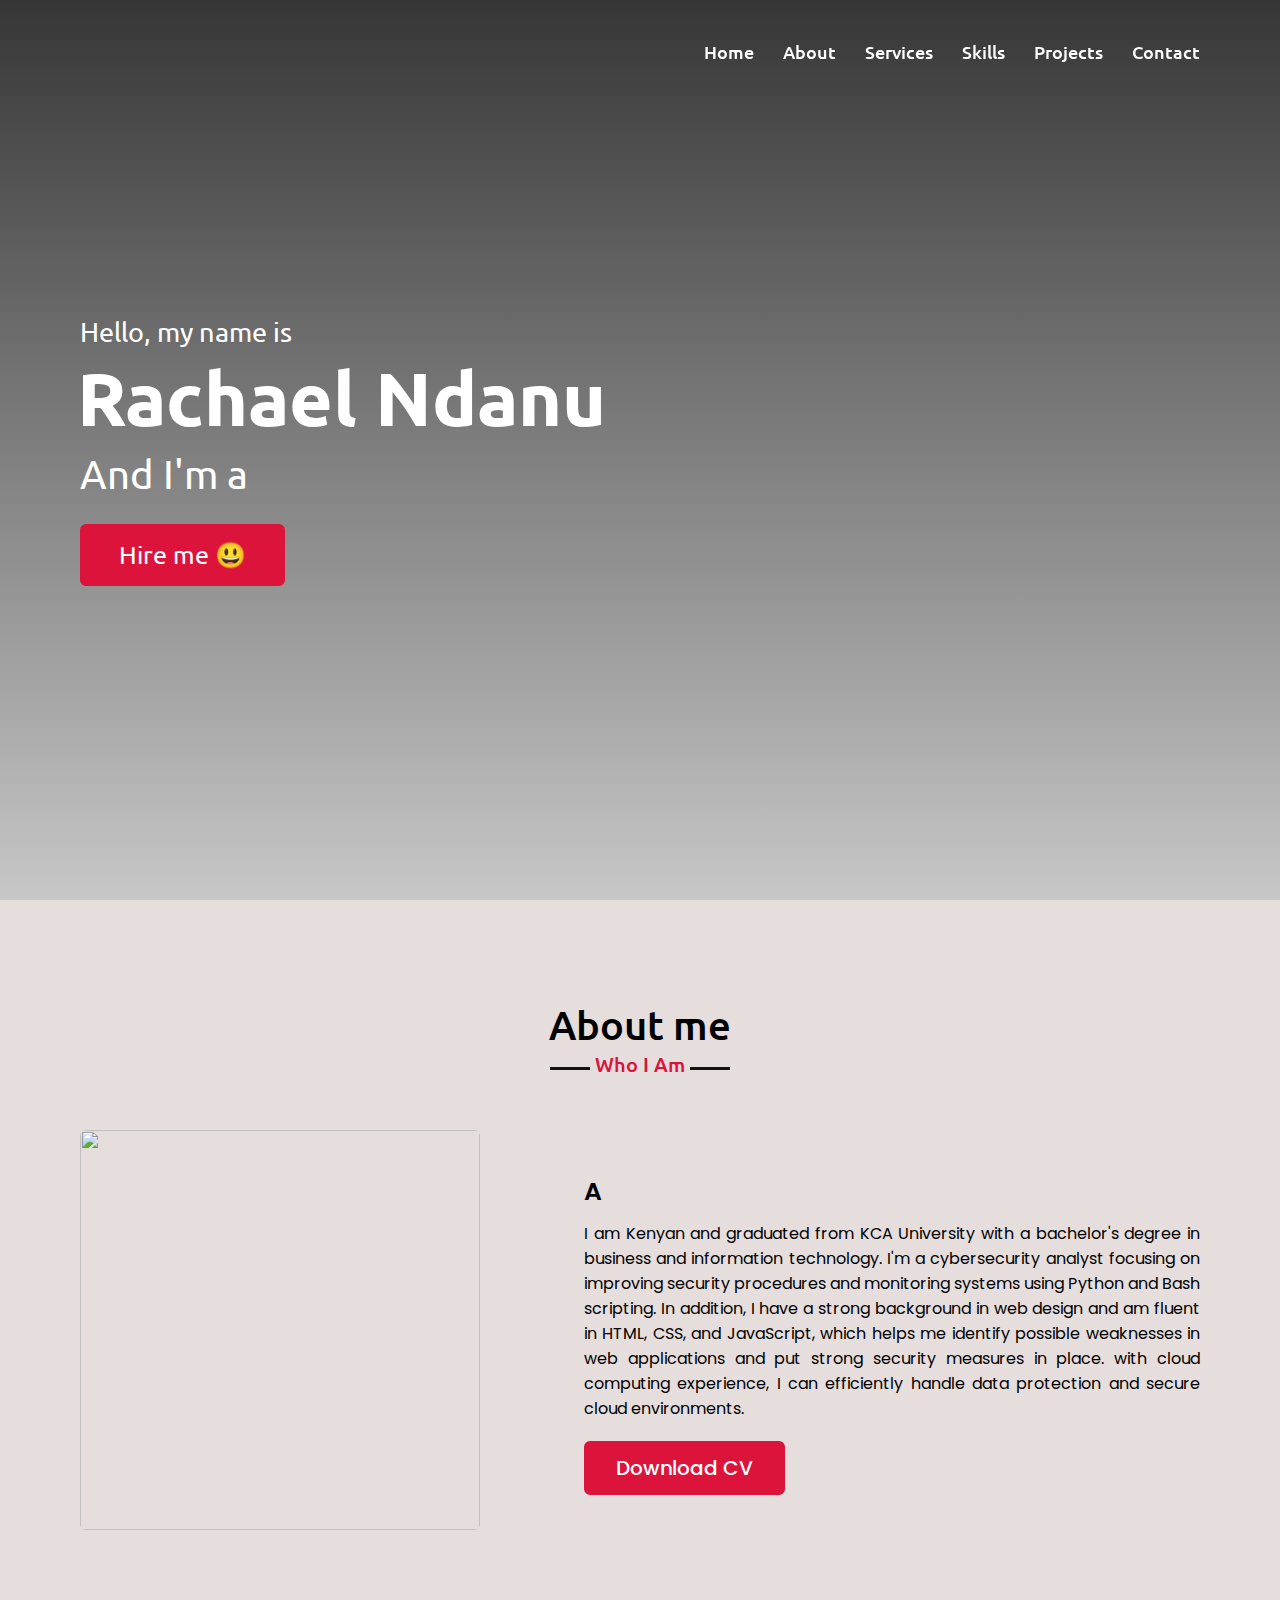
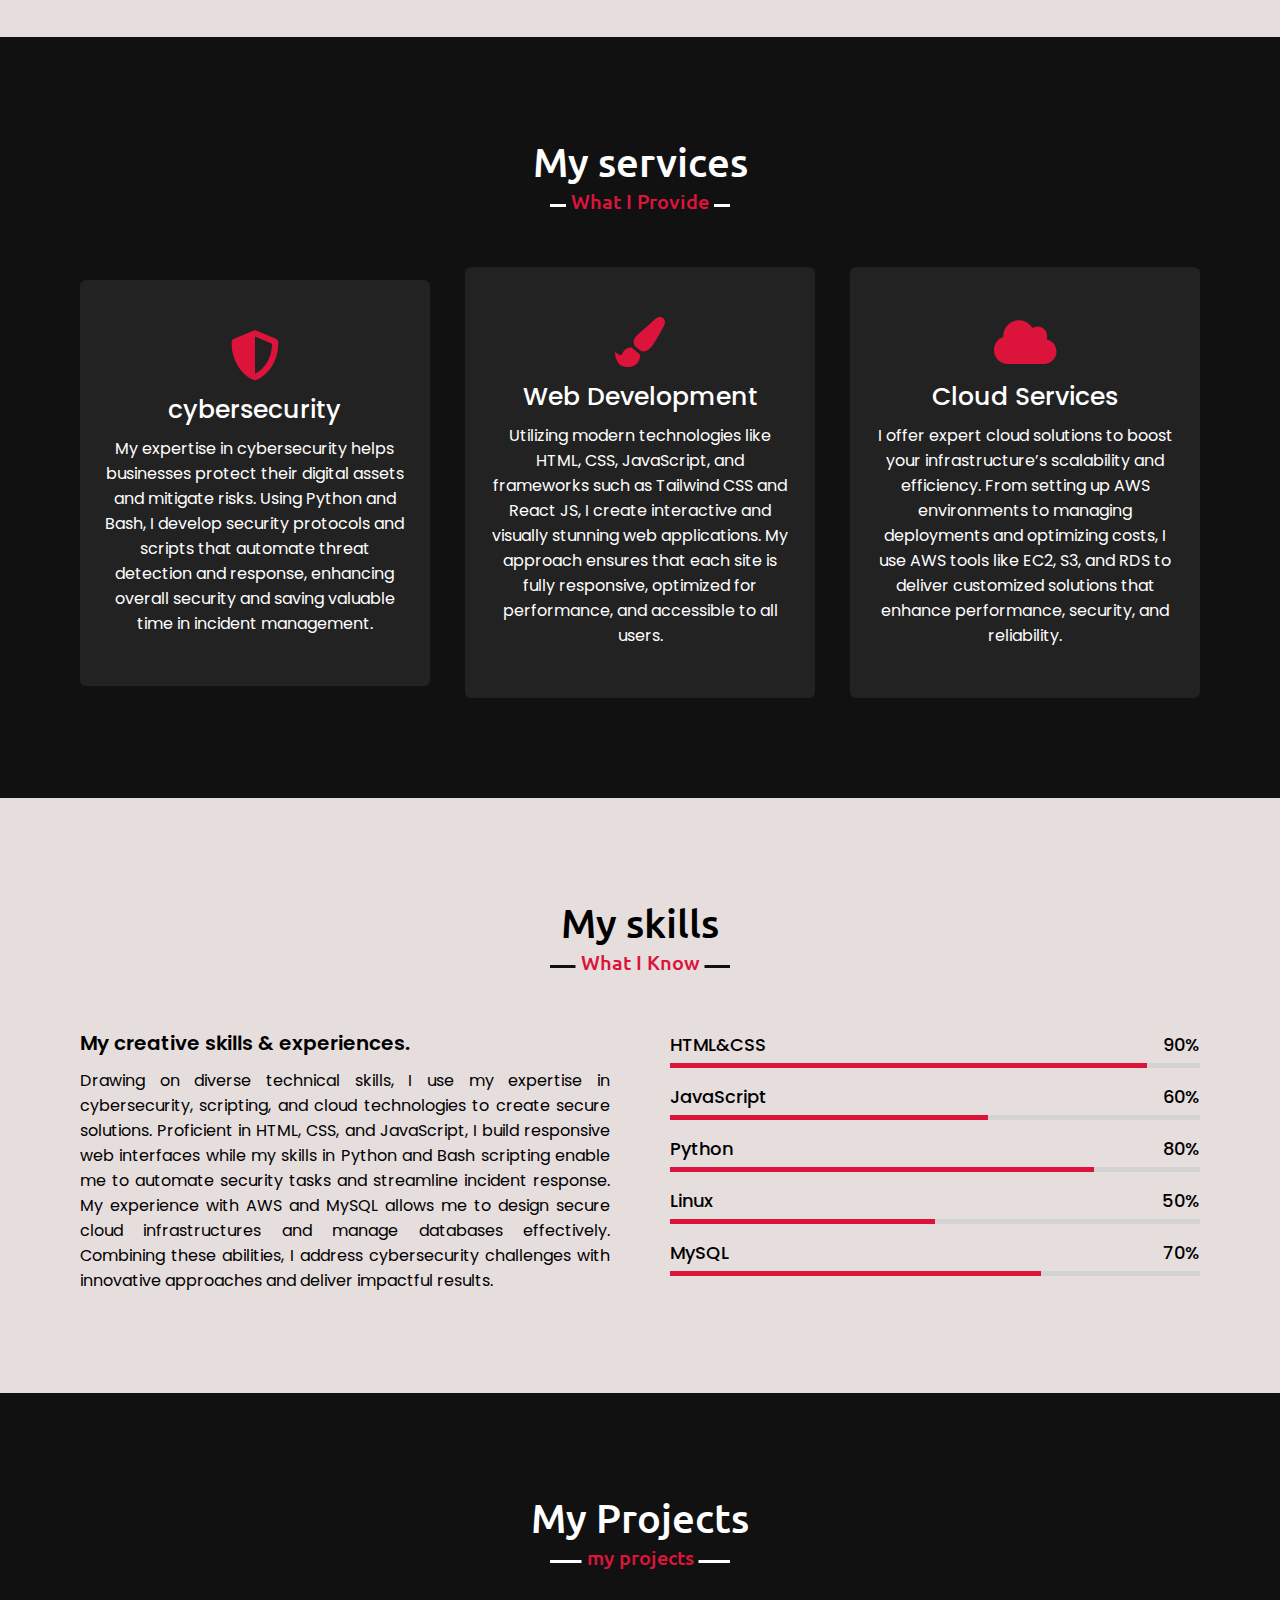
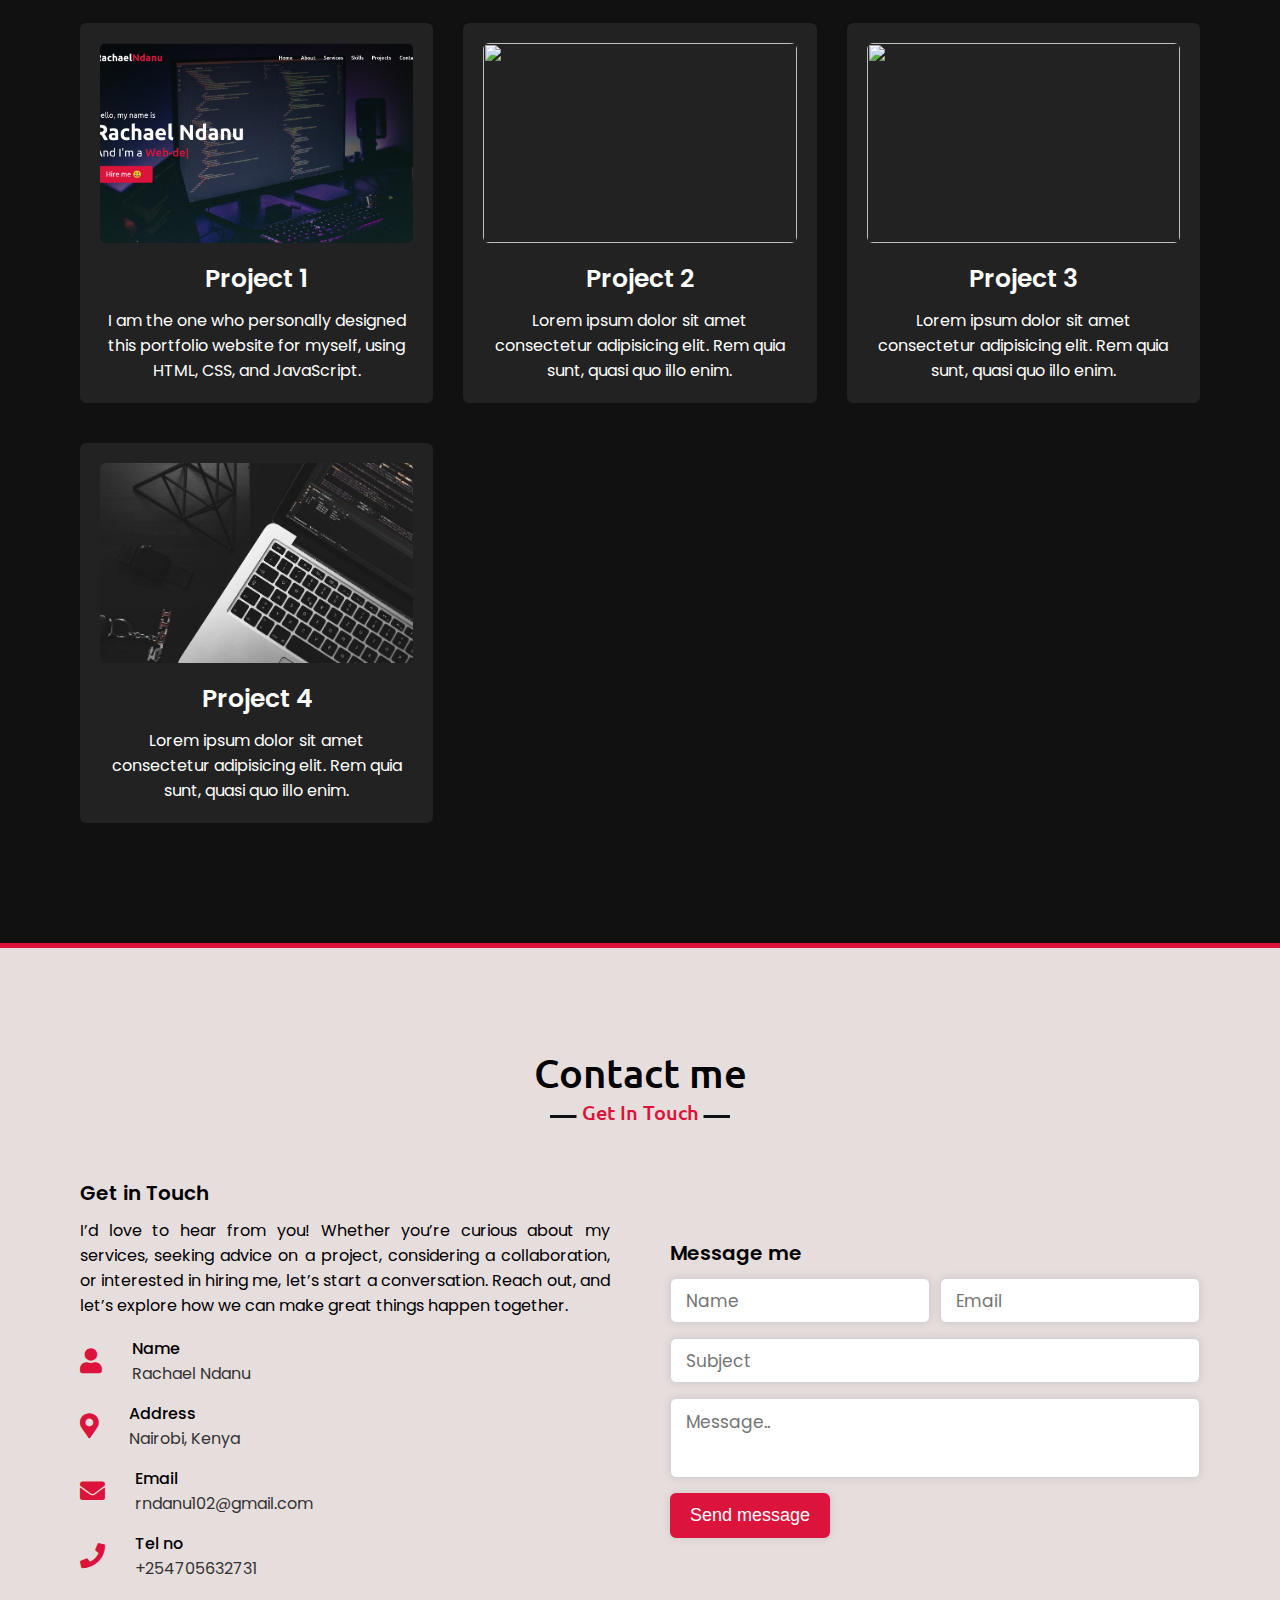
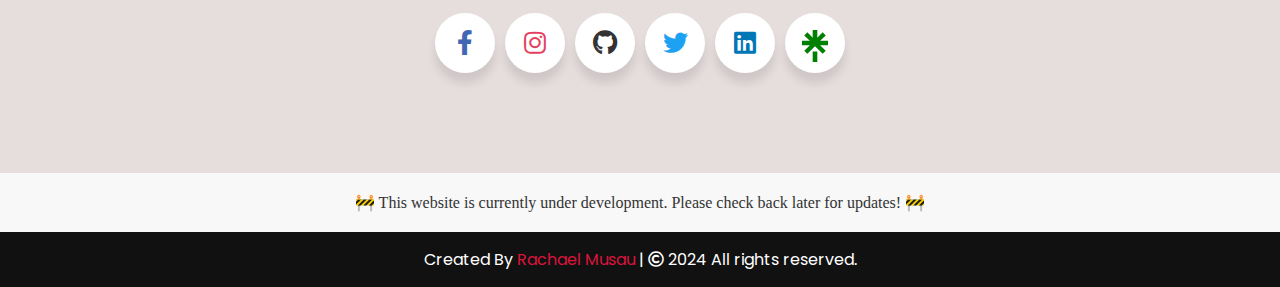
==== index.html @ 3786a1b0 "project-1 picture" ====
<!DOCTYPE html>
<html lang="en">

<head>
  <meta charset="UTF-8" />
  <meta name="viewport" content="width=device-width, initial-scale=1.0" />
  <!-- Font Awesome CDN -->
  <link rel="stylesheet" href="https://cdnjs.cloudflare.com/ajax/libs/font-awesome/5.15.3/css/all.min.css" />
  <script src="https://code.jquery.com/jquery-3.5.1.min.js"></script>
  <!-- typed JS CDN -->
  <script src="https://cdnjs.cloudflare.com/ajax/libs/typed.js/2.0.11/typed.min.js"></script>
  <script src="https://cdnjs.cloudflare.com/ajax/libs/waypoints/4.0.1/jquery.waypoints.min.js"></script>
  <!-- Owl Carousel -->
  <script src="https://cdnjs.cloudflare.com/ajax/libs/OwlCarousel2/2.3.4/owl.carousel.min.js"></script>
  <link rel="stylesheet" href="https://cdnjs.cloudflare.com/ajax/libs/OwlCarousel2/2.3.4/assets/owl.carousel.min.css" />
  <!-- Custom CSS -->
  <link rel="stylesheet" href="css/style.css" />
  <title>Rachael Ndanu</title>
</head>

<body>
  <div class="scroll-up-btn">
    <i class="fas fa-angle-up"></i>
  </div>
  <!-- Navbar -->
  <nav class="navbar">
    <div class="max-width">
      <div class="logo">
        <a href="#" title="home" class="name">
          <span class="portfolio"></span>
        </a>
      </div>
      <ul class="menu">
        <li><a href="#home" class="menu-btn">Home</a></li>
        <li><a href="#about" class="menu-btn">About</a></li>
        <li><a href="#services" class="menu-btn">Services</a></li>
        <li><a href="#skills" class="menu-btn">Skills</a></li>
        <li><a href="#projects" class="menu-btn">Projects</a></li>
        <li><a href="#contact" class="menu-btn">Contact</a></li>
      </ul>
      <div class="menu-btn">
        <i class="fas fa-bars"></i>
      </div>
    </div>
  </nav>

  <!-- home section start -->
  <section class="home" id="home">
    <div class="max-width">
      <div class="home-content">
        <div class="text-1">Hello, my name is</div>
        <div class="text-2">Rachael Ndanu</div>
        <div class="text-3">And I'm a <span class="typing"></span></div>
        <a href="#about">Hire me 😃</a>
      </div>
    </div>
  </section>

  <!-- about section start -->
  <section class="about" id="about">
    <div class="max-width">
      <h2 class="title">About me</h2>
      <div class="about-content">
        <div class="column left">
          <img src="images/profile-11.jpeg" alt="" />
        </div>
        <div class="column right" id="cv">
          <div class="text">A <span class="typing-2"></span></div>
          <p>
            I am Kenyan and graduated from KCA University with a bachelor's
            degree in business and information technology. I'm a cybersecurity
            analyst focusing on improving security procedures and monitoring
            systems using Python and Bash scripting. In addition, I have a
            strong background in web design and am fluent in HTML, CSS, and
            JavaScript, which helps me identify possible weaknesses in web
            applications and put strong security measures in place. with cloud
            computing experience, I can efficiently handle data protection and
            secure cloud environments.
          </p>
          <a href="docs/Rachael-Ndanu-cv.pdf" target="_blank" rel="noopener">Download CV</a>
        </div>
      </div>
    </div>
  </section>

  <!-- services section start -->
  <section class="services" id="services">
    <div class="max-width">
      <h2 class="title">My services</h2>
      <div class="serv-content">
        <div class="card">
          <div class="box">
            <!--<i class="fas fa-code"></i> -->
            <i class="fas fa-shield-alt"></i>
            <div class="text">cybersecurity</div>
            <p>
              My expertise in cybersecurity helps businesses protect their
              digital assets and mitigate risks. Using Python and Bash, I
              develop security protocols and scripts that automate threat
              detection and response, enhancing overall security and saving
              valuable time in incident management.
            </p>
          </div>
        </div>
        <div class="card">
          <div class="box">
            <i class="fas fa-paint-brush"></i>
            <div class="text">Web Development</div>
            <p>
              Utilizing modern technologies like HTML, CSS, JavaScript, and
              frameworks such as Tailwind CSS and React JS, I create
              interactive and visually stunning web applications. My approach
              ensures that each site is fully responsive, optimized for
              performance, and accessible to all users.
            </p>
          </div>
        </div>
        <div class="card">
          <div class="box">
            <i class="fas fa-cloud"></i>
            <div class="text">Cloud Services</div>
            <p>
              I offer expert cloud solutions to boost your infrastructure’s
              scalability and efficiency. From setting up AWS environments to
              managing deployments and optimizing costs, I use AWS tools like
              EC2, S3, and RDS to deliver customized solutions that enhance
              performance, security, and reliability.
            </p>
          </div>
        </div>
      </div>
    </div>
  </section>

  <!-- skills section start -->
  <section class="skills" id="skills">
    <div class="max-width">
      <h2 class="title">My skills</h2>
      <div class="skills-content">
        <div class="column left">
          <div class="text">My creative skills & experiences.</div>
          <p>
            Drawing on diverse technical skills, I use my expertise in
            cybersecurity, scripting, and cloud technologies to create secure
            solutions. Proficient in HTML, CSS, and JavaScript, I build
            responsive web interfaces while my skills in Python and Bash
            scripting enable me to automate security tasks and streamline
            incident response. My experience with AWS and MySQL allows me to
            design secure cloud infrastructures and manage databases
            effectively. Combining these abilities, I address cybersecurity
            challenges with innovative approaches and deliver impactful
            results.
          </p>
          <!-- <a href="#">Read more</a> -->
        </div>
        <div class="column right">
          <div class="bars">
            <div class="info">
              <span>HTML&CSS</span>
              <span>90%</span>
            </div>
            <div class="line html"></div>
          </div>
          <div class="bars">
            <div class="info">
              <span>JavaScript</span>
              <span>60%</span>
            </div>
            <div class="line js"></div>
          </div>
          <div class="bars">
            <div class="info">
              <span>Python</span>
              <span>80%</span>
            </div>
            <div class="line python"></div>
          </div>
          <div class="bars">
            <div class="info">
              <span>Linux</span>
              <span>50%</span>
            </div>
            <div class="line linux"></div>
          </div>
          <div class="bars">
            <div class="info">
              <span>MySQL</span>
              <span>70%</span>
            </div>
            <div class="line mysql"></div>
          </div>
        </div>
      </div>
    </div>
  </section>

  <!-- Projects section start -->
  <section class="projects" id="projects">
    <div class="max-width">
      <h2 class="title">My Projects</h2>
      <div class="projects-content">
        <!--div class="card">
            <div class="box">
              <img src="images/project-1.jpg" alt="" />
              <div class="text">Project 1</div>
              <p>
                I am the one who personally designed this portfolio website for myself.
                using html ,css and JavaScript
              </p>
            </div>
          </div-->
        <div class="card">
          <div class="box">
            <!--a href="https://rachaelndanu.github.io/My-Portfolio/" target="_blank" rel="noopener"-->
              <img src="images/projo-1.png" alt="" />
              <div class="text">Project 1</div>
            </a>
            <p>
              I am the one who personally designed this portfolio website for myself,
              using HTML, CSS, and JavaScript.
            </p>
          </div>
        </div>


        <div class="card">
          <div class="box">
            <img src="images/project-2.jpg" alt="" />
            <div class="text">Project 2</div>
            <p>
              Lorem ipsum dolor sit amet consectetur adipisicing elit. Rem
              quia sunt, quasi quo illo enim.
            </p>
          </div>
        </div>
        <div class="card">
          <div class="box">
            <img src="images/project-3.jpg" alt="" />
            <div class="text">Project 3</div>
            <p>
              Lorem ipsum dolor sit amet consectetur adipisicing elit. Rem
              quia sunt, quasi quo illo enim.
            </p>
          </div>
        </div>
        <div class="card">
          <div class="box">
            <img src="images/project-1.jpeg" alt="" />
            <div class="text">Project 4</div>
            <p>
              Lorem ipsum dolor sit amet consectetur adipisicing elit. Rem
              quia sunt, quasi quo illo enim.
            </p>
          </div>
        </div>
      </div>
    </div>
  </section>
  <!-- Projects section end -->

  <!-- contact section start -->
  <section class="contact" id="contact">
    <div class="max-width">
      <h2 class="title">Contact me</h2>
      <div class="contact-content">
        <div class="column left">
          <div class="text">Get in Touch</div>
          <p>
            I’d love to hear from you! Whether you’re curious about my
            services, seeking advice on a project, considering a
            collaboration, or interested in hiring me, let’s start a
            conversation. Reach out, and let’s explore how we can make great
            things happen together.
          </p>
          <div class="icons">
            <div class="row">
              <i class="fas fa-user"></i>
              <div class="info">
                <div class="head">Name</div>
                <div class="sub-title">Rachael Ndanu</div>
              </div>
            </div>
            <div class="row">
              <i class="fas fa-map-marker-alt"></i>
              <div class="info">
                <div class="head">Address</div>
                <div class="sub-title">Nairobi, Kenya</div>
              </div>
            </div>
            <div class="row">
              <i class="fas fa-envelope"></i>
              <div class="info">
                <div class="head">Email</div>
                <a class="sub-title" href="mailto:rndanu102@gmail.com">rndanu102@gmail.com</a>
              </div>
            </div>
            <div class="row">
              <i class="fas fa-phone"></i>
              <div class="info">
                <div class="head">Tel no</div>
                <a class="sub-title" href="tel:+254705632731">+254705632731</a>
              </div>
            </div>
          </div>
        </div>
        <div class="column right">
          <div class="text">Message me</div>
          <form action="#">
            <div class="fields">
              <div class="field name">
                <input type="text" placeholder="Name" required />
              </div>
              <div class="field email">
                <input type="email" placeholder="Email" required />
              </div>
            </div>
            <div class="field">
              <input type="text" placeholder="Subject" required />
            </div>
            <div class="field textarea">
              <textarea cols="30" rows="10" placeholder="Message.." required></textarea>
            </div>
            <div class="button-area">
              <button type="submit">Send message</button>
            </div>
          </form>
        </div>
      </div>
      <div class="wrapper">
        <a class="button" href="https://facebook.com/raquelshens.addikartel?mibextid=ZbWKwL" target="_blank"
          rel="noopener">
          <div class="icon">
            <i class="fab fa-facebook-f"></i>
          </div>
          <span>Facebook</span>
        </a>
        <a class="button" href="https://instagram.com/_ndanuh/" target="_blank" rel="noopener">
          <div class="icon">
            <i class="fab fa-instagram"></i>
          </div>
          <span>Instagram</span>
        </a>
        <a class="button" href="https://github.com/RachaelNdanu" target="_blank" rel="noopener">
          <div class="icon">
            <i class="fab fa-github"></i>
          </div>
          <span>GitHub</span>
        </a>
        <a class="button" href="https://x.com/NNdanuh" target="_blank" rel="noopener">
          <div class="icon">
            <i class="fab fa-twitter"></i>
          </div>
          <span>Twitter</span>
        </a>
        <a class="button" href="https://linkedin.com/in/rachael-ndanu/" target="_blank" rel="noopener">
          <div class="icon">
            <i class="fab fa-linkedin"></i>
          </div>
          <span>LinkedIn</span>
        </a>
        <a href="https://linktr.ee/ndanuh" class="button" target="_blank" rel="noopener">
          <div class="icon">
            <style>
              .svg-icon {
                width: 2em;
                height: 2em;
                vertical-align: -0.9em;
                fill: currentColor;
                overflow: hidden;
              }
            </style>
            <svg xmlns="http://www.w3.org/2000/svg" width="3em" height="2em" viewBox="0 0 24 24" class="svg-icon">
              <path fill="currentColor"
                d="m13.736 5.853l4.005-4.117l2.325 2.38l-4.2 4.005h5.908v3.305h-5.937l4.229 4.108l-2.325 2.334l-5.74-5.769l-5.741 5.769l-2.325-2.325l4.229-4.108H2.226V8.121h5.909l-4.2-4.004l2.324-2.381l4.005 4.117V0h3.472zm-3.472 10.306h3.472V24h-3.472z" />
            </svg>
          </div>
          <span>Linktree</span>
        </a>
      </div>
    </div>
  </section>

  <!-- Development Message -->
  <section class="under-dev">
    <p>
      🚧 This website is currently under development. Please check back later
      for updates! 🚧
    </p>
  </section>

  <!-- footer section start -->
  <footer>
    <span>Created By
      <a href="https://github.com/RachaelNdanu"> Rachael Musau</a> |
      <span class="far fa-copyright"></span> 2024 All rights reserved.</span>
  </footer>

  <script src="js/script.js"></script>
</body>

</html>
---- css/style.css ----
/*  import google fonts */
@import url("https://fonts.googleapis.com/css2?family=Poppins:wght@400;500;600;700&family=Ubuntu:wght@400;500;700&display=swap");
@import url("https://fonts.googleapis.com/css2?family=Ubuntu:wght@400;500;700&display=swap");
* {
  margin: 0;
  padding: 0;
  box-sizing: border-box;
  text-decoration: none;
}

html {
  scroll-behavior: smooth;
}

/* custom scroll bar */
::-webkit-scrollbar {
  width: 10px;
}

::-webkit-scrollbar-track {
  background: #f1f1f1;
}

::-webkit-scrollbar-thumb {
  background: crimson;
}

::-webkit-scrollbar-thumb:hover {
  background: #555;
}

/* all similar content styling codes */
section {
  padding: 100px 0;
}

.max-width {
  max-width: 1300px;
  padding: 0 80px;
  margin: auto;
}

.about,
.contact,
.skills {
  font-family: "Poppins", sans-serif;
  background: #e6dddd;
}

.services,
.socials,
footer {
  font-family: "Poppins", sans-serif;
}

.about .about-content,
.services .serv-content,
.skills .skills-content,
.contact .contact-content {
  display: flex;
  flex-wrap: wrap;
  align-items: center;
  justify-content: space-between;
}

/* H2 in every section and Div below */
section .title {
  position: relative;
  text-align: center;
  font-size: 40px;
  font-weight: 500;
  margin-bottom: 60px;
  padding-bottom: 20px;
  font-family: "Ubuntu", sans-serif;
}
section .title::before {
  content: "";
  position: absolute;
  bottom: 0px;
  left: 50%;
  width: 180px;
  height: 3px;
  background: #111;
  transform: translateX(-50%);
}
section .title::after {
  position: absolute;
  bottom: -8px;
  left: 50%;
  font-size: 20px;
  color: crimson;
  padding: 0 5px;
  background: #e6dddd;
  transform: translateX(-50%);
}

/* navbar styling start */
.navbar {
  position: fixed;
  width: 100%;
  z-index: 999;
  padding: 30px 0;
  font-family: "Ubuntu", sans-serif;
  transition: all 0.3s ease;
}
.navbar.sticky {
  padding: 15px 0;
  background: crimson;
}
.navbar.sticky .logo a span {
  color: #fff;
}
.navbar.sticky .logo a span span {
  color: #111111;
}
.navbar.sticky .menu li a:hover {
  color: #111;
}
.navbar .max-width {
  display: flex;
  align-items: center;
  justify-content: space-between;
}
.navbar .logo a {
  font-size: 35px;
  font-weight: 600;
}
.navbar .logo a span {
  transition: all 0.3s ease;
  color: #fff;
  display: inline-block;
}
.navbar .logo a span span {
  color: crimson;
}
.navbar .menu li {
  list-style: none;
  display: inline-block;
}
.navbar .menu li a {
  display: block;
  color: #fff;
  font-size: 18px;
  font-weight: 500;
  margin-left: 25px;
  transition: color 0.3s ease;
}
.navbar .menu li a:hover {
  color: crimson;
}

/* menu btn styling */
.menu-btn {
  color: #fff;
  font-size: 30px;
  cursor: pointer;
  display: none;
}

/* scroll up button styling */
.scroll-up-btn {
  position: fixed;
  height: 45px;
  width: 42px;
  background: crimson;
  right: 30px;
  bottom: 10px;
  text-align: center;
  line-height: 45px;
  color: #fff;
  z-index: 9999;
  font-size: 30px;
  border-radius: 6px;
  border-bottom-width: 2px;
  cursor: pointer;
  opacity: 0;
  pointer-events: none;
  transition: all 0.3s ease;
}
.scroll-up-btn.show {
  bottom: 30px;
  opacity: 1;
  pointer-events: auto;
}
.scroll-up-btn:hover {
  filter: brightness(90%);
  background: #111111;
  border: 2px solid crimson;
}

/* home section styling */
.home {
  display: flex;
  background: linear-gradient(rgba(0, 0, 0, 0.79), rgba(0, 0, 0, 0.22)), url(../images/banner-2.jpg);
  background-repeat: no-repeat;
  background-position: center;
  height: 100vh;
  color: #fff;
  min-height: 500px;
  background-size: cover;
  background-attachment: fixed;
  font-family: "Ubuntu", sans-serif;
}
.home .max-width {
  width: 100%;
  display: flex;
}
.home .max-width .row {
  margin-right: 0;
}
.home .home-content .text-1 {
  font-size: 27px;
}
.home .home-content .text-2 {
  font-size: 75px;
  font-weight: 600;
  margin-left: -3px;
}
.home .home-content .text-3 {
  font-size: 40px;
  margin: 5px 0;
}
.home .home-content .text-3 span {
  color: crimson;
  font-weight: 500;
}

/* Home Section */
.home .home-content a {
  display: inline-block;
  background: crimson;
  color: #fff;
  font-size: 25px;
  padding: 12px 36px;
  margin-top: 20px;
  font-weight: 400;
  border-radius: 6px;
  border: 3px solid crimson;
  transition: all 0.3s ease;
}
.home .home-content a:hover {
  color: #fff;
  border: 3px solid crimson;
  background: rgba(220, 20, 60, 0.24);
}

/* about section styling */
.about .title::after {
  content: "Who I Am";
}
.about .about-content .left {
  width: 45%;
}
.about .about-content .left img {
  height: 400px;
  width: 400px;
  -o-object-fit: cover;
     object-fit: cover;
  border-radius: 6px;
}
.about .about-content .right {
  width: 55%;
}
.about .about-content .right .text {
  font-size: 25px;
  font-weight: 600;
  margin-bottom: 10px;
}
.about .about-content .right .text span {
  color: crimson;
}
.about .about-content .right p {
  text-align: justify;
}
.about .about-content .right a {
  display: inline-block;
  background: crimson;
  color: #fff;
  font-size: 20px;
  font-weight: 500;
  padding: 10px 30px;
  margin-top: 20px;
  border-radius: 6px;
  border: 2px solid crimson;
  transition: all 0.3s ease;
}
.about .about-content .right a:hover {
  color: crimson;
  background: none;
}

/* services section styling */
.services {
  color: #fff;
  background: #111;
}
.services .title::before {
  background: #fff;
}
.services .title::after {
  background: #111;
  content: "What I Provide";
}
.services .serv-content .card {
  width: calc(33% - 20px);
  background: #222;
  text-align: center;
  border-radius: 6px;
  padding: 50px 25px;
  cursor: pointer;
  transition: all 0.3s ease;
}
.services .serv-content .card:hover {
  background: crimson;
}
.services .serv-content .card:hover .box {
  transform: scale(1.05);
}
.services .serv-content .card:hover i {
  color: #fff;
}
.services .serv-content .card .box {
  transition: all 0.3s ease;
}
.services .serv-content .card i {
  font-size: 50px;
  color: crimson;
  transition: color 0.3s ease;
}
.services .serv-content .card .text {
  font-size: 25px;
  font-weight: 500;
  margin: 10px 0 7px 0;
}

/* skills section styling */
.skills .title::after {
  content: "What I Know";
}
.skills .skills-content .column {
  width: calc(50% - 30px);
}
.skills .skills-content .left .text {
  font-size: 20px;
  font-weight: 600;
  margin-bottom: 10px;
}
.skills .skills-content .left p {
  text-align: justify;
}
.skills .skills-content .left a {
  display: inline-block;
  background: crimson;
  color: #fff;
  font-size: 18px;
  font-weight: 500;
  padding: 8px 16px;
  margin-top: 20px;
  border-radius: 6px;
  border: 2px solid crimson;
  transition: all 0.3s ease;
}
.skills .skills-content .left a a:hover {
  color: crimson;
  background: none;
}
.skills .skills-content .right .bars {
  margin-bottom: 15px;
}
.skills .skills-content .right .info {
  display: flex;
  margin-bottom: 5px;
  align-items: center;
  justify-content: space-between;
}
.skills .skills-content .right span {
  font-weight: 500;
  font-size: 18px;
}
.skills .skills-content .right .line {
  height: 5px;
  width: 100%;
  background: lightgrey;
  position: relative;
}
.skills .skills-content .right .line::before {
  content: "";
  position: absolute;
  height: 100%;
  left: 0;
  top: 0;
  background: crimson;
}
.skills .skills-content .right .html::before {
  width: 90%;
}
.skills .skills-content .right .js::before {
  width: 60%;
}
.skills .skills-content .right .python::before {
  width: 80%;
}
.skills .skills-content .right .linux::before {
  width: 50%;
}
.skills .skills-content .right .mysql::before {
  width: 70%;
}

/* Base styles for the projects section */
.projects {
  color: #fff;
  background: #111;
  font-family: "Poppins", sans-serif;
  border-bottom: 5px solid crimson;
}
.projects .title::before {
  background: #fff;
}
.projects .title::after {
  background: #111;
  content: "my projects";
}
.projects .projects-content {
  display: flex;
  flex-wrap: wrap;
  justify-content: space-between;
  gap: 20px;
  /* Adds space between cards */
}
.projects .projects-content .card {
  width: calc(33.333% - 20px);
  /* Three cards per row with spacing */
  background: #222;
  text-align: center;
  border-radius: 6px;
  padding: 20px;
  cursor: pointer;
  transition: all 0.3s ease;
  margin-bottom: 20px;
  /* Adds space below each row */
}
.projects .projects-content .card img {
  width: 100%;
  height: 200px;
  -o-object-fit: cover;
     object-fit: cover;
  border-radius: 6px;
}
.projects .projects-content .card:hover {
  background: crimson;
}
.projects .projects-content .card:hover .box {
  transform: scale(1.05);
}
.projects .projects-content .card .box {
  transition: all 0.3s ease;
}
.projects .projects-content .card .text {
  font-size: 25px;
  font-weight: 600;
  margin: 10px 0;
}
.card a {
  color: white; /* Keep the text white */
  text-decoration: none; /* Optional: Removes underline */
}

.card a:visited {
  color: white; /* Ensures the text remains white even after the link is visited */
}


/* contact section styling */
.contact .title::after {
  content: "Get In Touch";
}

.contact .contact-content .column {
  width: calc(50% - 30px);
}

.contact .contact-content .text {
  font-size: 20px;
  font-weight: 600;
  margin-bottom: 10px;
}

.contact .contact-content .left p {
  text-align: justify;
}

.contact .contact-content .left .icons {
  margin: 10px 0;
}

.contact .contact-content .row {
  display: flex;
  height: 65px;
  align-items: center;
}

.contact .contact-content .row .info {
  margin-left: 30px;
}

.contact .contact-content .row i {
  font-size: 25px;
  color: crimson;
}

.contact .contact-content .info .head {
  font-weight: 500;
}

.contact .contact-content .info .sub-title {
  color: #333;
}
.contact .contact-content .info .sub-title:hover {
  color: #000;
}

.contact .right form .fields {
  display: flex;
}

.contact .right form .field,
.contact .right form .fields .field {
  height: 45px;
  width: 100%;
  margin-bottom: 15px;
}

.contact .right form .textarea {
  height: 80px;
  width: 100%;
}

.contact .right form .name {
  margin-right: 10px;
}

.contact .right form .field input,
.contact .right form .textarea textarea {
  height: 100%;
  width: 100%;
  border: 1px solid lightgrey;
  border-radius: 6px;
  outline: none;
  padding: 0 15px;
  font-size: 17px;
  font-family: "Poppins", sans-serif;
  transition: all 0.3s ease;
  box-shadow: 0 0 10px rgba(0, 0, 0, 0.1);
}

.contact .right form .field input:focus,
.contact .right form .textarea textarea:focus {
  border-color: #b3b3b3;
}

.contact .right form .textarea textarea {
  padding-top: 10px;
  resize: none;
}

.contact .right form .button-area {
  display: flex;
  align-items: center;
}

.right form .button-area button {
  color: #fff;
  display: block;
  width: 160px !important;
  height: 45px;
  outline: none;
  font-size: 18px;
  font-weight: 500;
  border-radius: 6px;
  cursor: pointer;
  flex-wrap: nowrap;
  background: crimson;
  border: 2px solid crimson;
  transition: all 0.3s ease;
  box-shadow: 0 0 10px rgba(0, 0, 0, 0.1);
}

.right form .button-area button:hover {
  color: crimson;
  background: none;
}

.wrapper {
  display: flex;
  justify-content: center;
  align-items: center;
  margin-top: 15px;
}
.wrapper .button {
  display: inline-block;
  height: 60px;
  width: 60px;
  overflow: hidden;
  /* float: left; */
  margin: 0 5px;
  background: #fff;
  border-radius: 50px;
  cursor: pointer;
  box-shadow: 0px 10px 10px rgba(0, 0, 0, 0.1);
  transition: all 0.3s ease;
}
.wrapper .button:hover {
  width: 200px;
}
.wrapper .button:hover .icon i {
  color: #fff;
}
.wrapper .button .icon {
  display: inline-block;
  height: 60px;
  width: 60px;
  text-align: center;
  border-radius: 50px;
  box-sizing: border-box;
  line-height: 60px;
  transition: all 0.3s ease;
}
.wrapper .button .icon i {
  font-size: 25px;
  line-height: 60px;
  transition: all 0.3s ease;
}
.wrapper .button .icon svg {
  line-height: 60px;
  transition: all 0.3s ease;
  color: green;
}
.wrapper .button:nth-child(1) {
  color: #4267b2;
}
.wrapper .button:nth-child(1):hover .icon {
  background: #4267b2;
}
.wrapper .button:nth-child(1):hover span {
  color: #4267b2;
}
.wrapper .button:nth-child(2) {
  color: #e4405f;
}
.wrapper .button:nth-child(2):hover .icon {
  background: #e4405f;
}
.wrapper .button:nth-child(2):hover span {
  color: #e4405f;
}
.wrapper .button:nth-child(3) {
  color: #333;
}
.wrapper .button:nth-child(3):hover .icon {
  background: #333;
}
.wrapper .button:nth-child(3):hover span {
  color: #333;
}
.wrapper .button:nth-child(4) {
  color: #1da1f2;
}
.wrapper .button:nth-child(4):hover .icon {
  background: #1da1f2;
}
.wrapper .button:nth-child(4):hover span {
  color: #1da1f2;
}
.wrapper .button:nth-child(5) {
  color: #0077b5;
}
.wrapper .button:nth-child(5):hover .icon {
  background: #0077b5;
}
.wrapper .button:nth-child(5):hover span {
  color: #0077b5;
}
.wrapper .button:nth-child(6) {
  color: #39e09b;
}
.wrapper .button:nth-child(6):hover .icon {
  background: #39e09b;
}
.wrapper .button:nth-child(6):hover span {
  color: #39e09b;
}
.wrapper .button span {
  font-weight: 500;
  font-size: 20px;
  line-height: 60px;
  margin-left: 10px;
  transition: all 0.3s ease;
}

/* footer section styling */
footer {
  background: #111;
  padding: 15px 23px;
  color: #fff;
  text-align: center;
}

footer span a {
  color: crimson;
  text-decoration: none;
}

footer span a:hover {
  text-decoration: underline;
}

.under-dev {
  text-align: center;
  padding: 20px;
  background-color: #f8f8f8;
  color: #333;
}

/* responsive media query start */
@media (max-width: 1104px) {
  .about .about-content .left img {
    height: 350px;
    width: 350px;
  }
}
@media (max-width: 991px) {
  .max-width {
    padding: 0 50px;
  }
}
@media (max-width: 947px) {
  .menu-btn {
    display: block;
    z-index: 999;
  }
  .menu-btn i.active:before {
    content: "\f00d";
  }
  .navbar .menu {
    position: fixed;
    height: 100vh;
    width: 100%;
    left: -100%;
    top: 0;
    background: #111;
    text-align: center;
    padding-top: 80px;
    transition: all 0.3s ease;
  }
  .navbar .menu.active {
    left: 0;
  }
  .navbar .menu li {
    display: block;
  }
  .navbar .menu li a {
    display: inline-block;
    margin: 20px 0;
    font-size: 25px;
  }
  .home .home-content .text-2 {
    font-size: 70px;
  }
  .home .home-content .text-3 {
    font-size: 35px;
  }
  .home .home-content a {
    font-size: 23px;
    padding: 10px 30px;
  }
  .max-width {
    max-width: 930px;
  }
  .about .about-content .column {
    width: 100%;
  }
  .about .about-content .left {
    display: flex;
    justify-content: center;
    margin: 0 auto 60px;
  }
  .about .about-content .right {
    flex: 100%;
  }
  .services .serv-content .card {
    width: calc(50% - 10px);
    margin-bottom: 20px;
  }
  .skills .skills-content .column,
  .contact .contact-content .column {
    width: 100%;
    margin-bottom: 35px;
  }
}
@media (max-width: 690px) {
  .max-width {
    padding: 0 23px;
  }
  .home .home-content .text-2 {
    font-size: 60px;
  }
  .home .home-content .text-3 {
    font-size: 32px;
  }
  .home .home-content a {
    font-size: 20px;
  }
  .services .serv-content .card {
    width: 100%;
  }
}
@media (max-width: 500px) {
  .home .home-content .text-2 {
    font-size: 50px;
  }
  .home .home-content .text-3 {
    font-size: 27px;
  }
  .about .about-content .right .text,
  .skills .skills-content .left .text {
    font-size: 19px;
  }
  .contact .right form .fields {
    flex-direction: column;
  }
  .contact .right form .name,
  .contact .right form .email {
    margin: 0;
  }
  .right form .error-box {
    width: 150px;
  }
  .scroll-up-btn {
    right: 15px;
    bottom: 15px;
    height: 38px;
    width: 35px;
    font-size: 23px;
    line-height: 38px;
  }
}
/* Responsive media queries */
@media (max-width: 1104px) {
  .projects .projects-content .card {
    width: calc(50% - 20px);
    /* Two cards per row */
  }
}
@media (max-width: 690px) {
  .projects .projects-content .card {
    width: 100%;
    /* One card per row */
  }
}/*# sourceMappingURL=style.css.map */
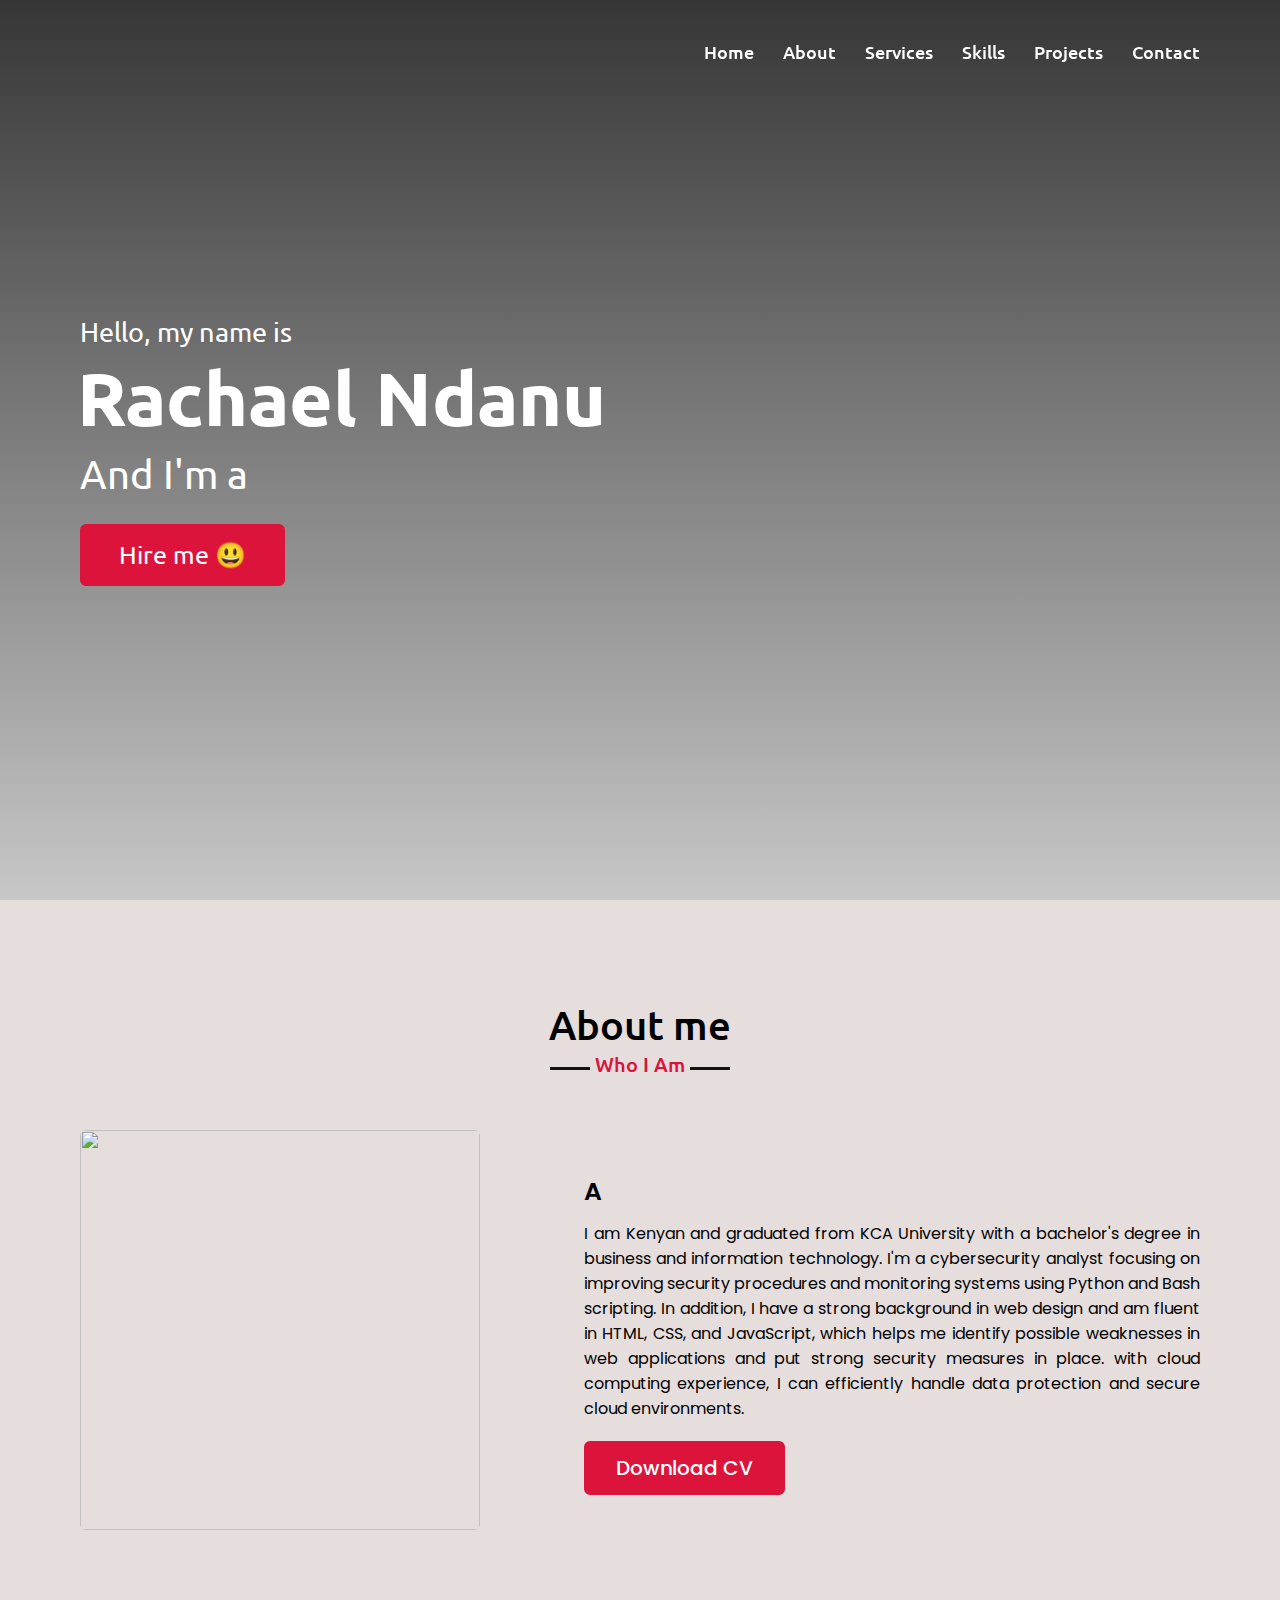
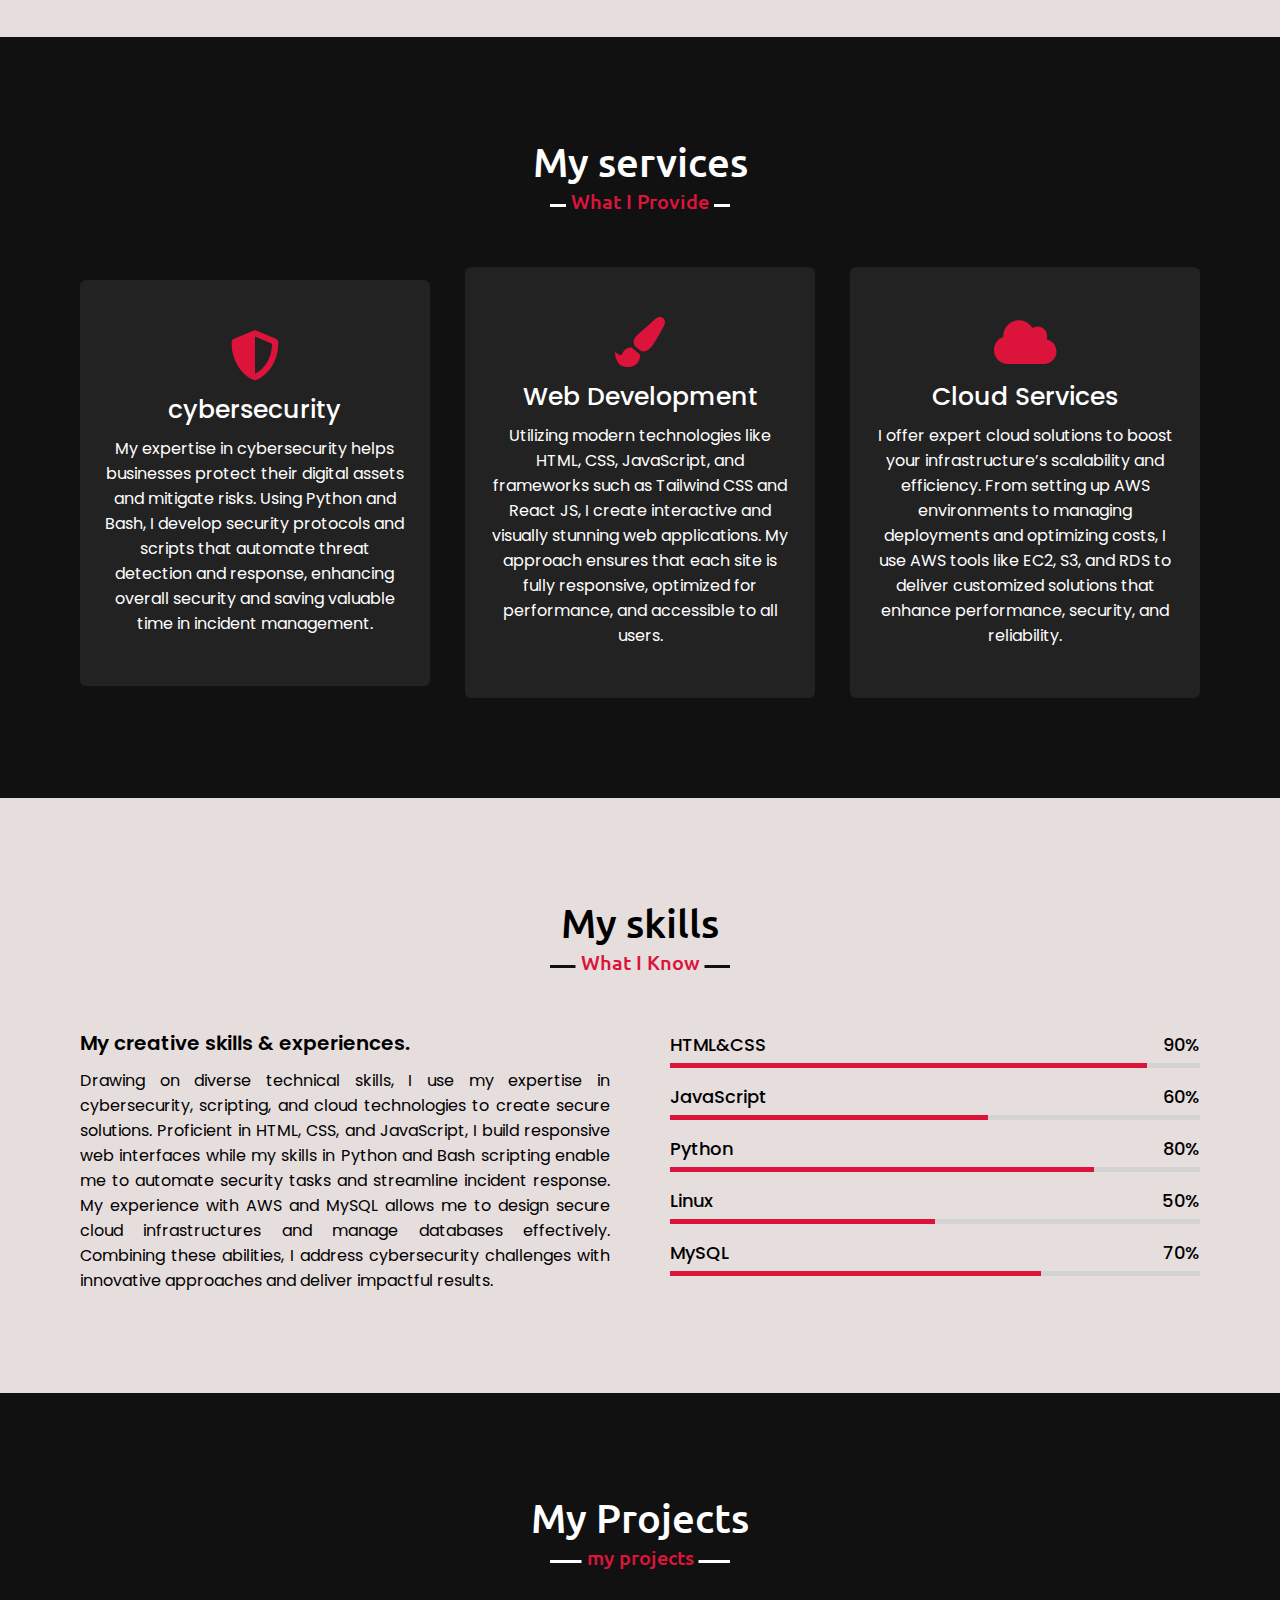
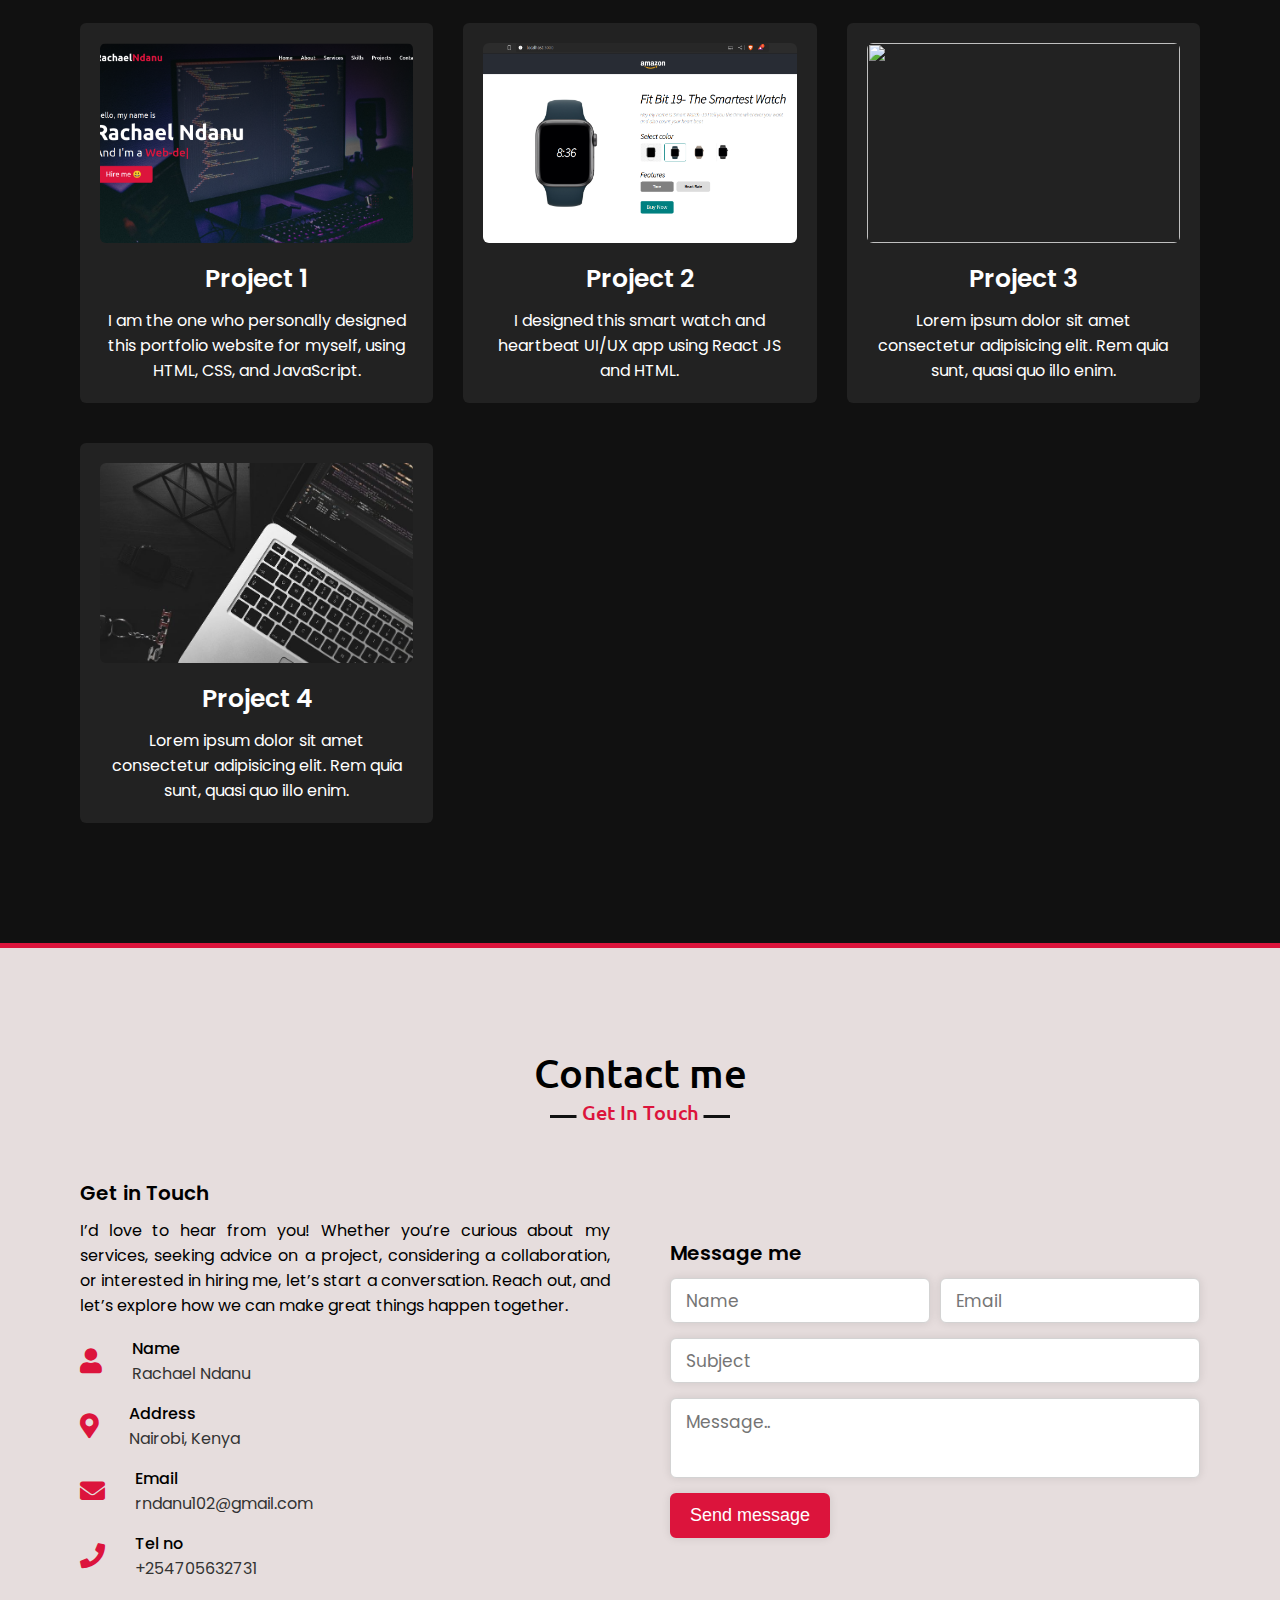
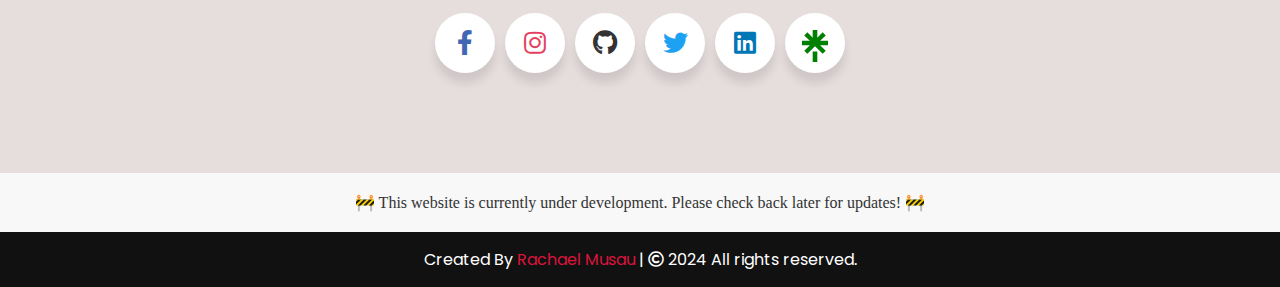
==== commit f5f67d3e: "projo-2 added" ====
--- a/index.html
+++ b/index.html
@@ -225,11 +225,10 @@
 
         <div class="card">
           <div class="box">
-            <img src="images/project-2.jpg" alt="" />
+            <img src="images/projo-2.png" alt="" />
             <div class="text">Project 2</div>
             <p>
-              Lorem ipsum dolor sit amet consectetur adipisicing elit. Rem
-              quia sunt, quasi quo illo enim.
+              I designed this smart watch and heartbeat UI/UX app using React JS and HTML.
             </p>
           </div>
         </div>
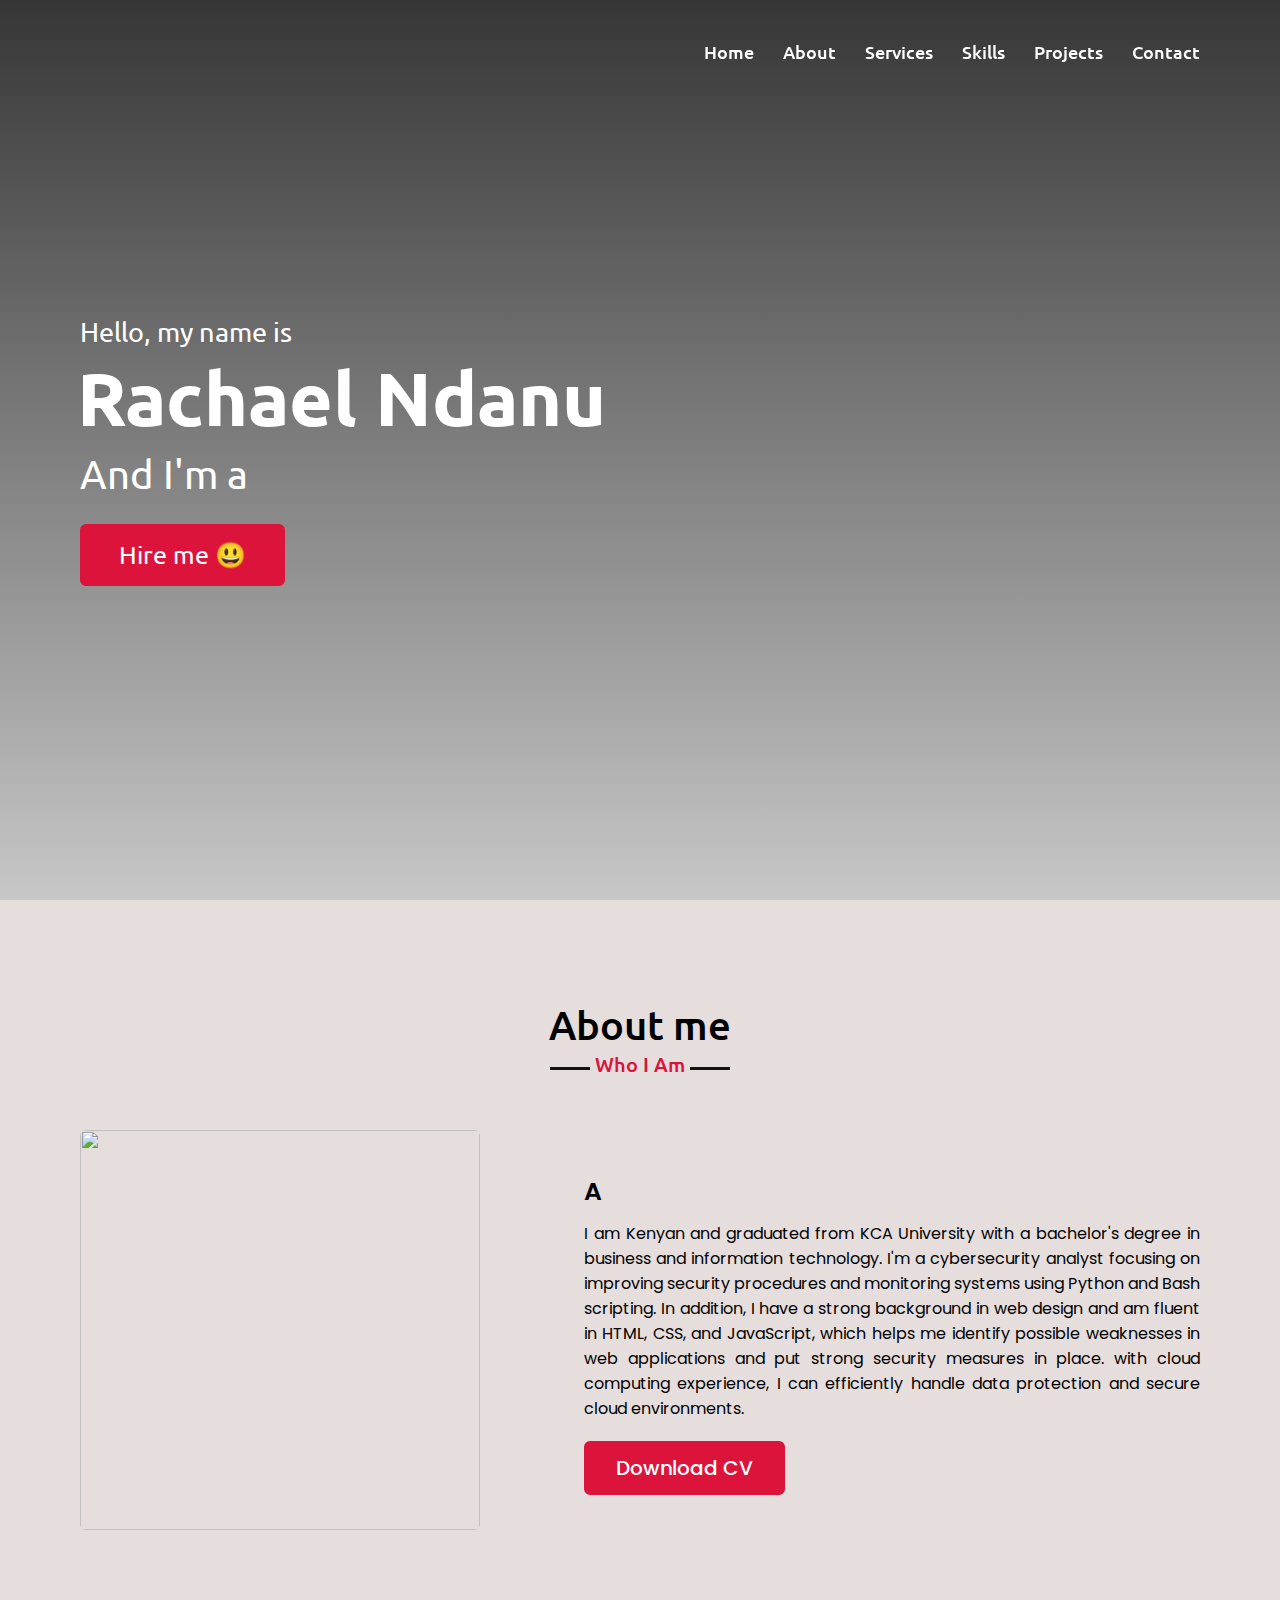
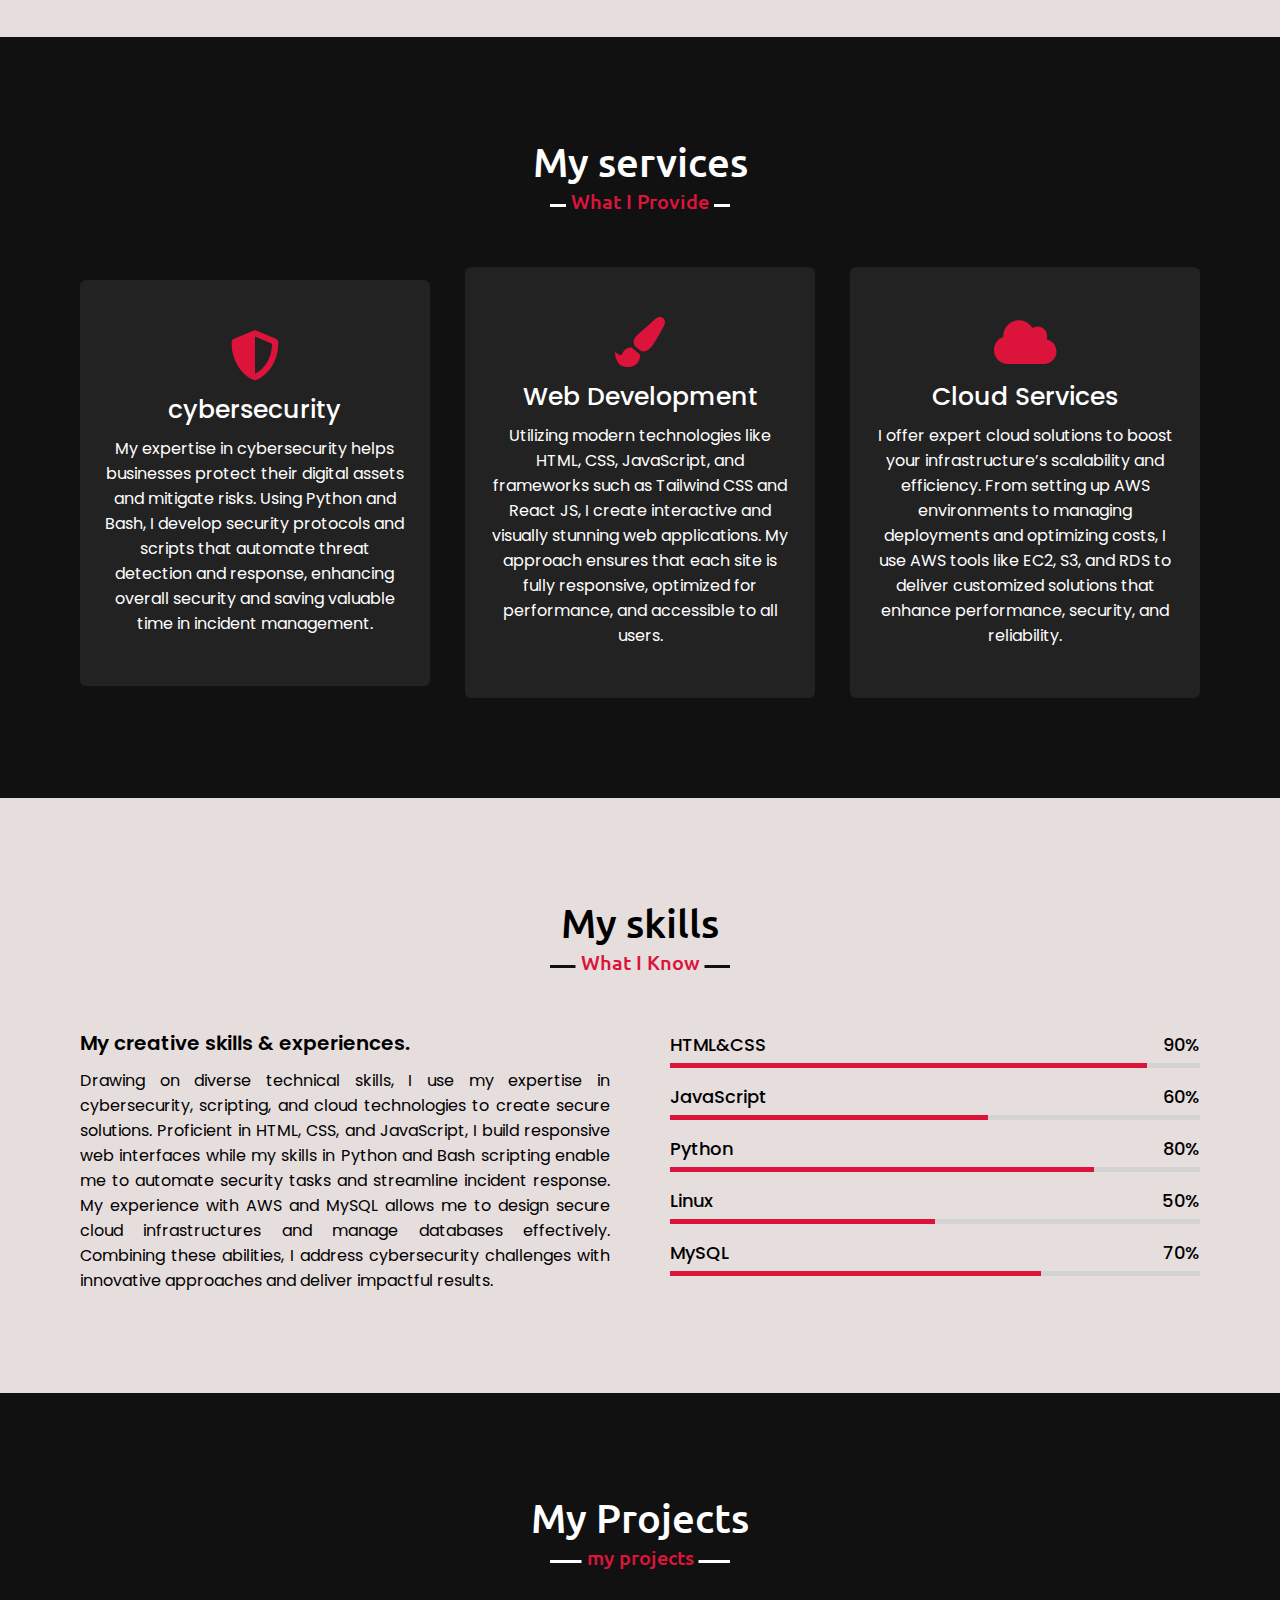
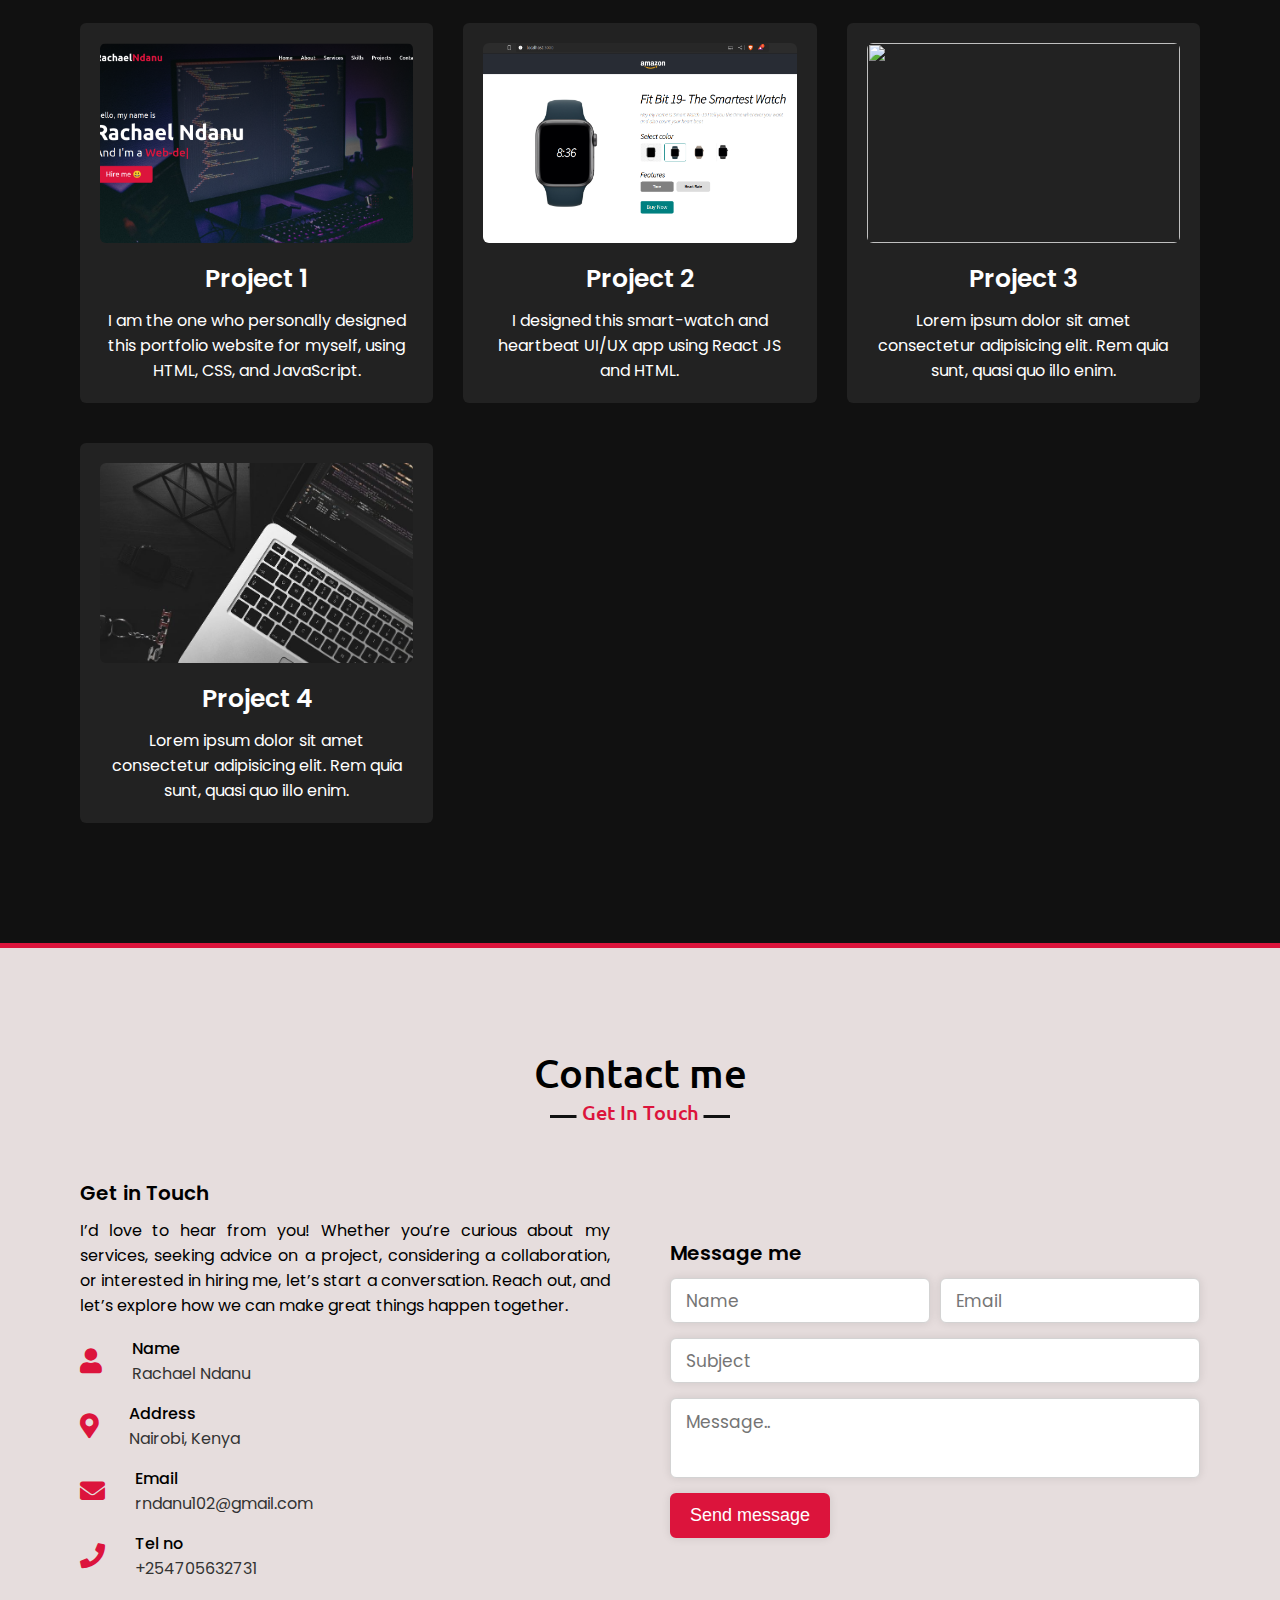
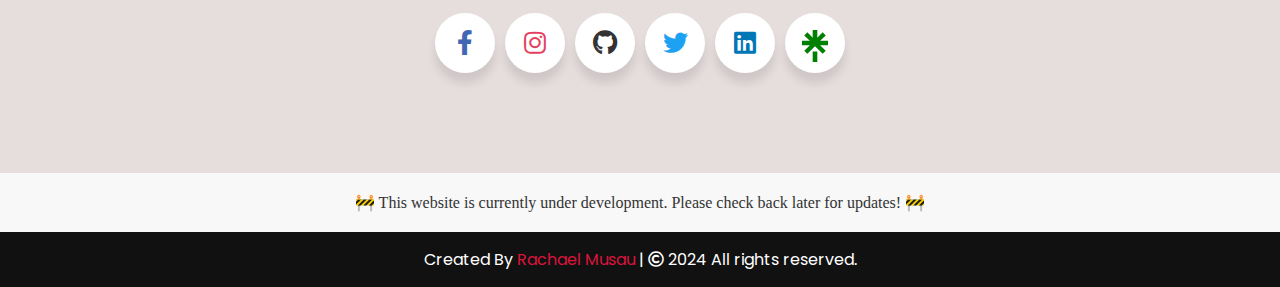
==== commit 2a9247ee: "underscore" ====
--- a/index.html
+++ b/index.html
@@ -228,7 +228,7 @@
             <img src="images/projo-2.png" alt="" />
             <div class="text">Project 2</div>
             <p>
-              I designed this smart watch and heartbeat UI/UX app using React JS and HTML.
+              I designed this smart-watch and heartbeat UI/UX app using React JS and HTML.
             </p>
           </div>
         </div>
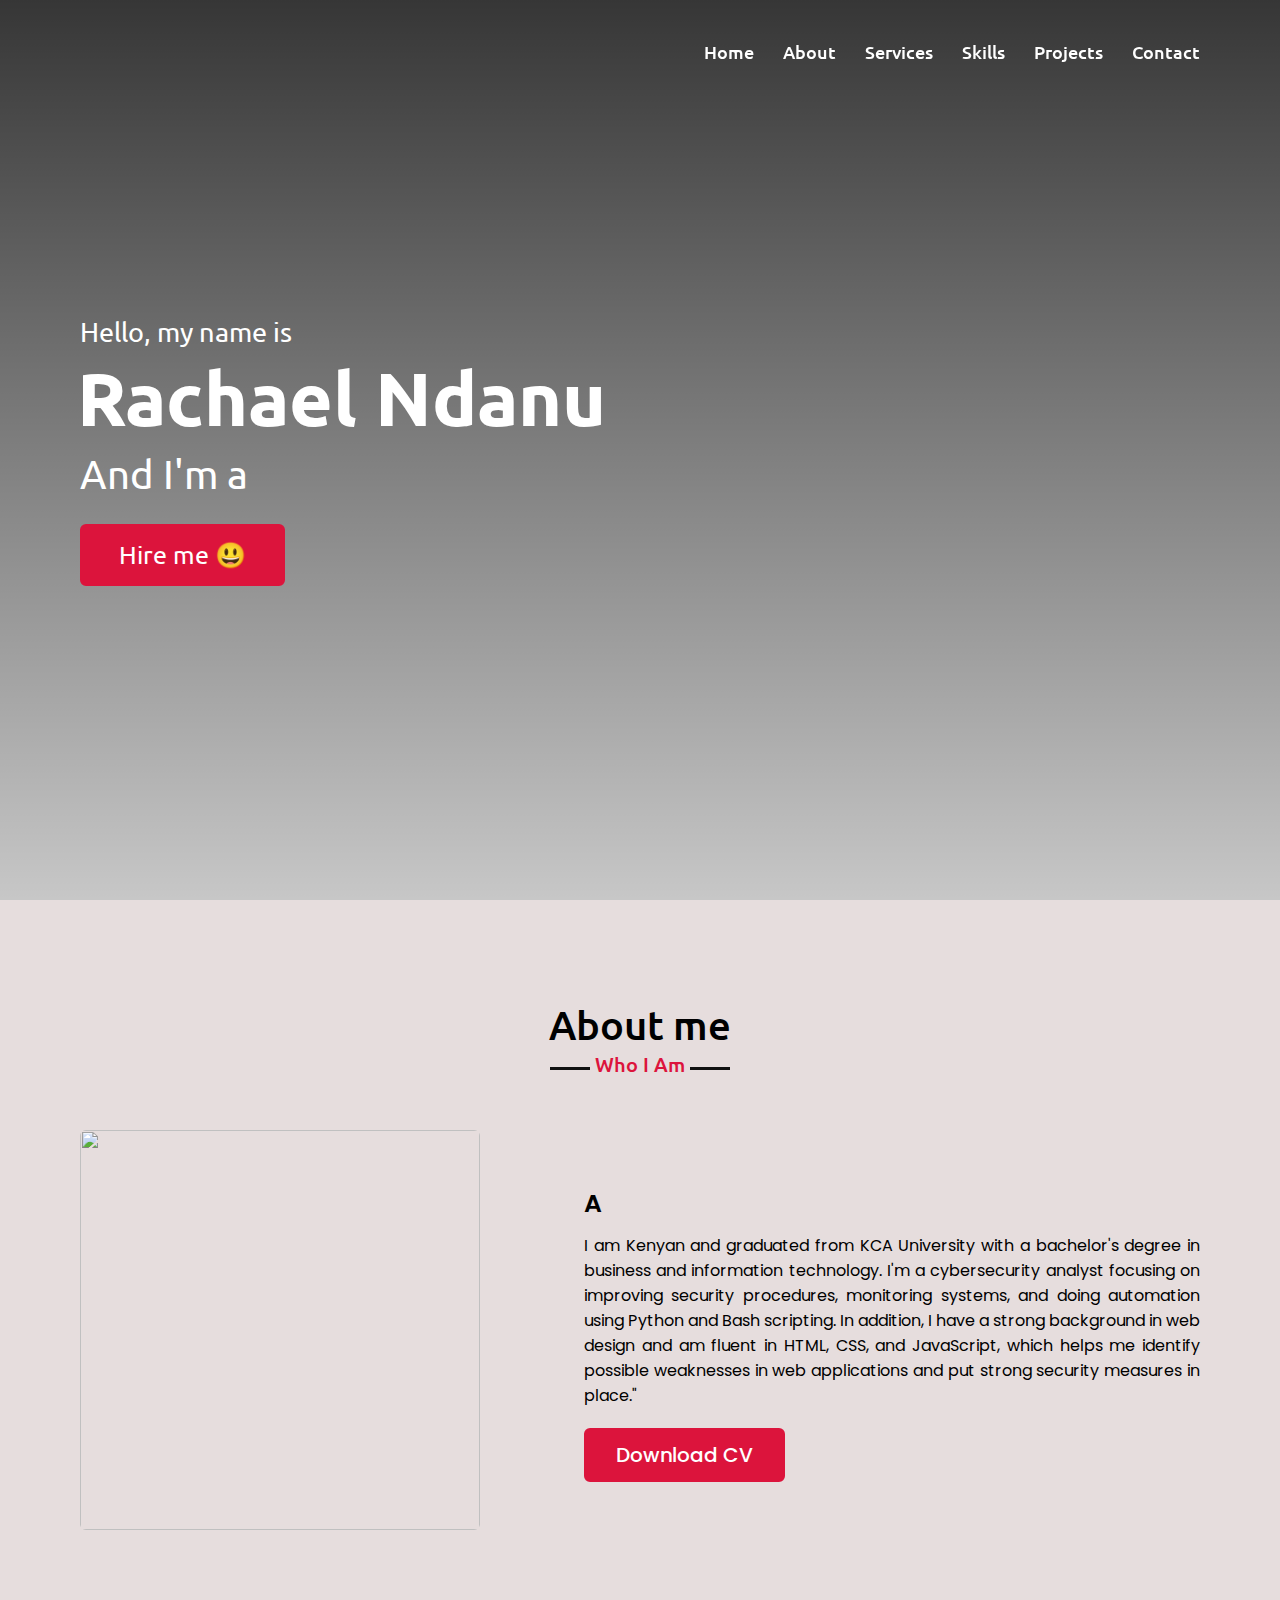
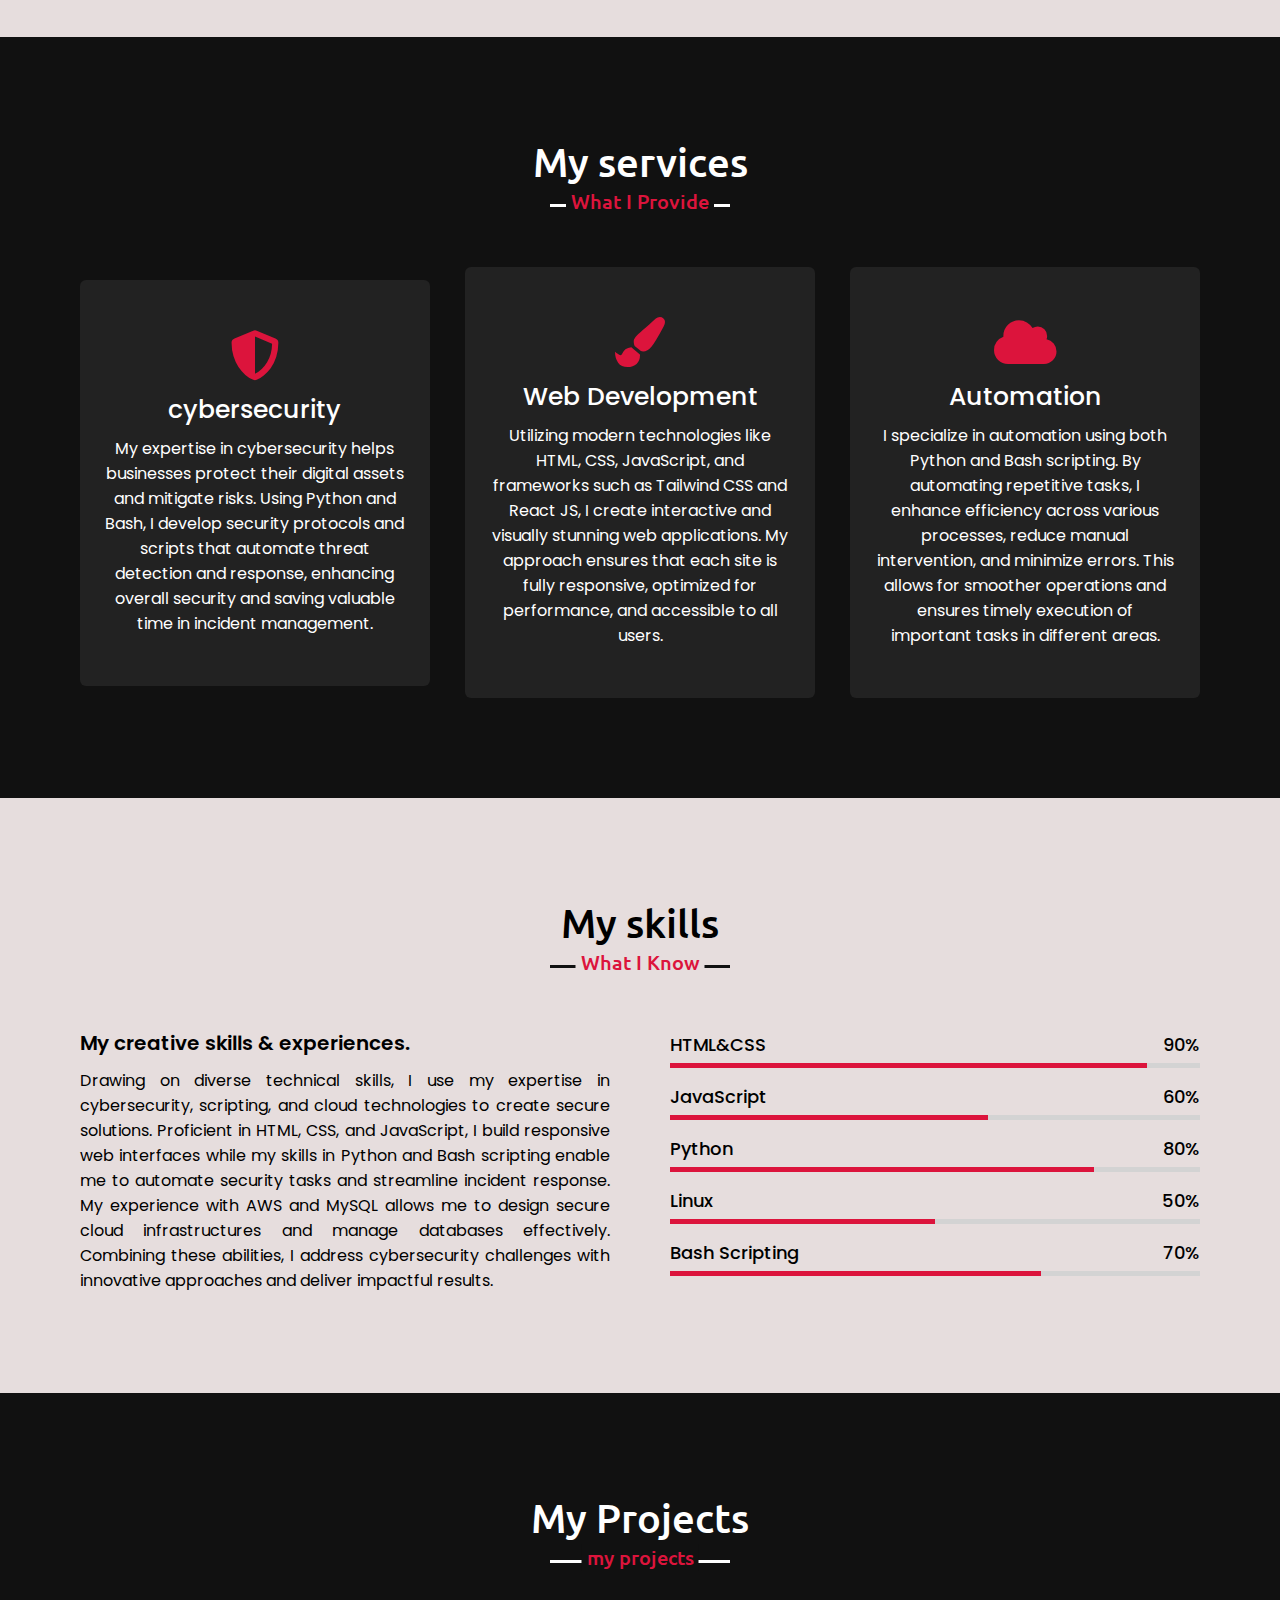
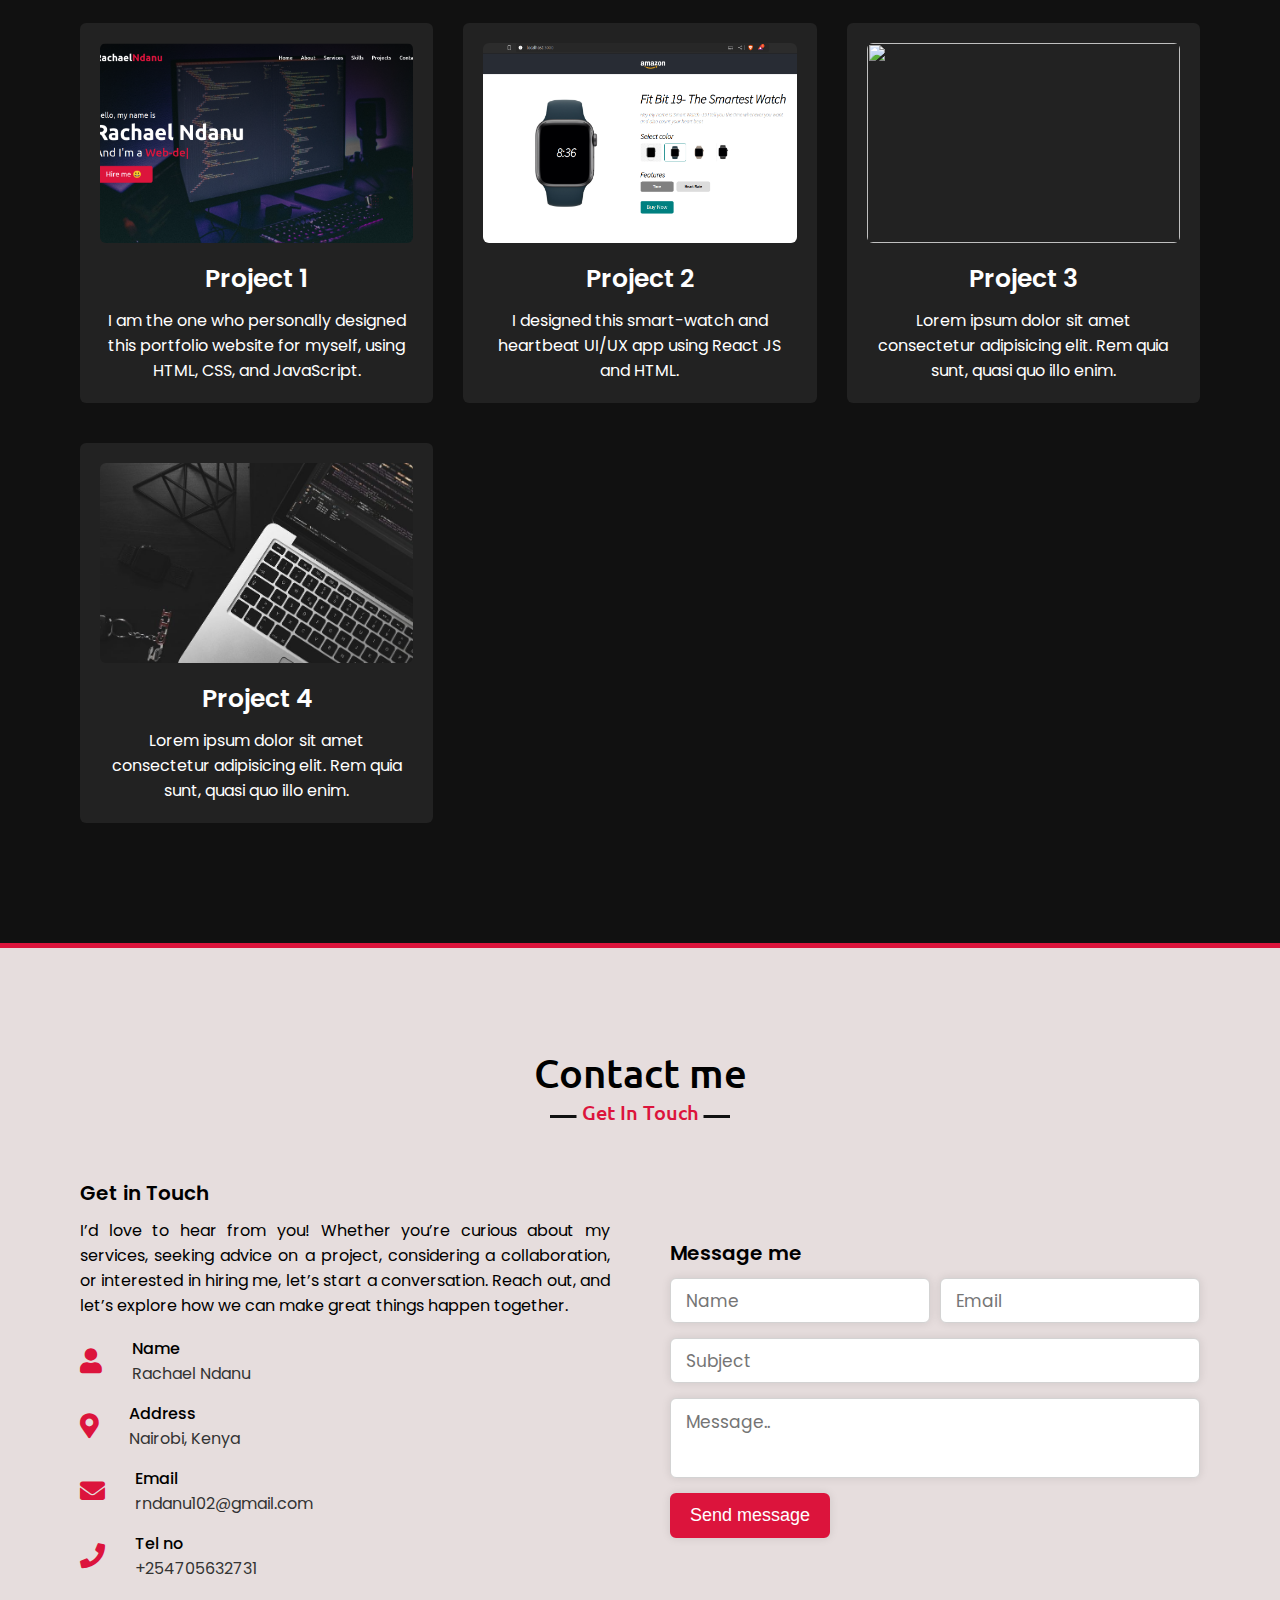
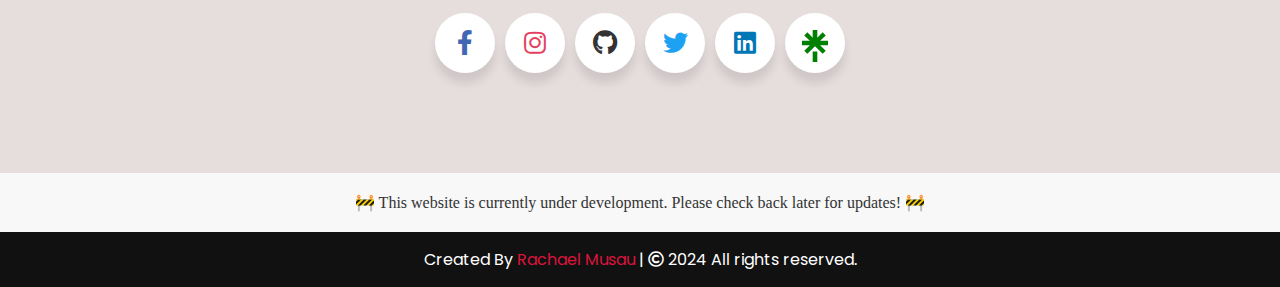
==== commit a2a11df6: "adding automation" ====
--- a/index.html
+++ b/index.html
@@ -67,15 +67,10 @@
         <div class="column right" id="cv">
           <div class="text">A <span class="typing-2"></span></div>
           <p>
-            I am Kenyan and graduated from KCA University with a bachelor's
-            degree in business and information technology. I'm a cybersecurity
-            analyst focusing on improving security procedures and monitoring
-            systems using Python and Bash scripting. In addition, I have a
-            strong background in web design and am fluent in HTML, CSS, and
-            JavaScript, which helps me identify possible weaknesses in web
-            applications and put strong security measures in place. with cloud
-            computing experience, I can efficiently handle data protection and
-            secure cloud environments.
+            I am Kenyan and graduated from KCA University with a bachelor's degree in business and information technology. I'm a
+            cybersecurity analyst focusing on improving security procedures, monitoring systems, and doing automation using Python
+            and Bash scripting. In addition, I have a strong background in web design and am fluent in HTML, CSS, and JavaScript,
+            which helps me identify possible weaknesses in web applications and put strong security measures in place."
           </p>
           <a href="docs/Rachael-Ndanu-cv.pdf" target="_blank" rel="noopener">Download CV</a>
         </div>
@@ -118,13 +113,11 @@
         <div class="card">
           <div class="box">
             <i class="fas fa-cloud"></i>
-            <div class="text">Cloud Services</div>
-            <p>
-              I offer expert cloud solutions to boost your infrastructure’s
-              scalability and efficiency. From setting up AWS environments to
-              managing deployments and optimizing costs, I use AWS tools like
-              EC2, S3, and RDS to deliver customized solutions that enhance
-              performance, security, and reliability.
+            <div class="text">Automation</div>
+            <p>
+              I specialize in automation using both Python and Bash scripting. By automating repetitive tasks, I enhance efficiency
+              across various processes, reduce manual intervention, and minimize errors. This allows for smoother operations and
+              ensures timely execution of important tasks in different areas.
             </p>
           </div>
         </div>
@@ -184,7 +177,7 @@
           </div>
           <div class="bars">
             <div class="info">
-              <span>MySQL</span>
+              <span>Bash Scripting</span>
               <span>70%</span>
             </div>
             <div class="line mysql"></div>
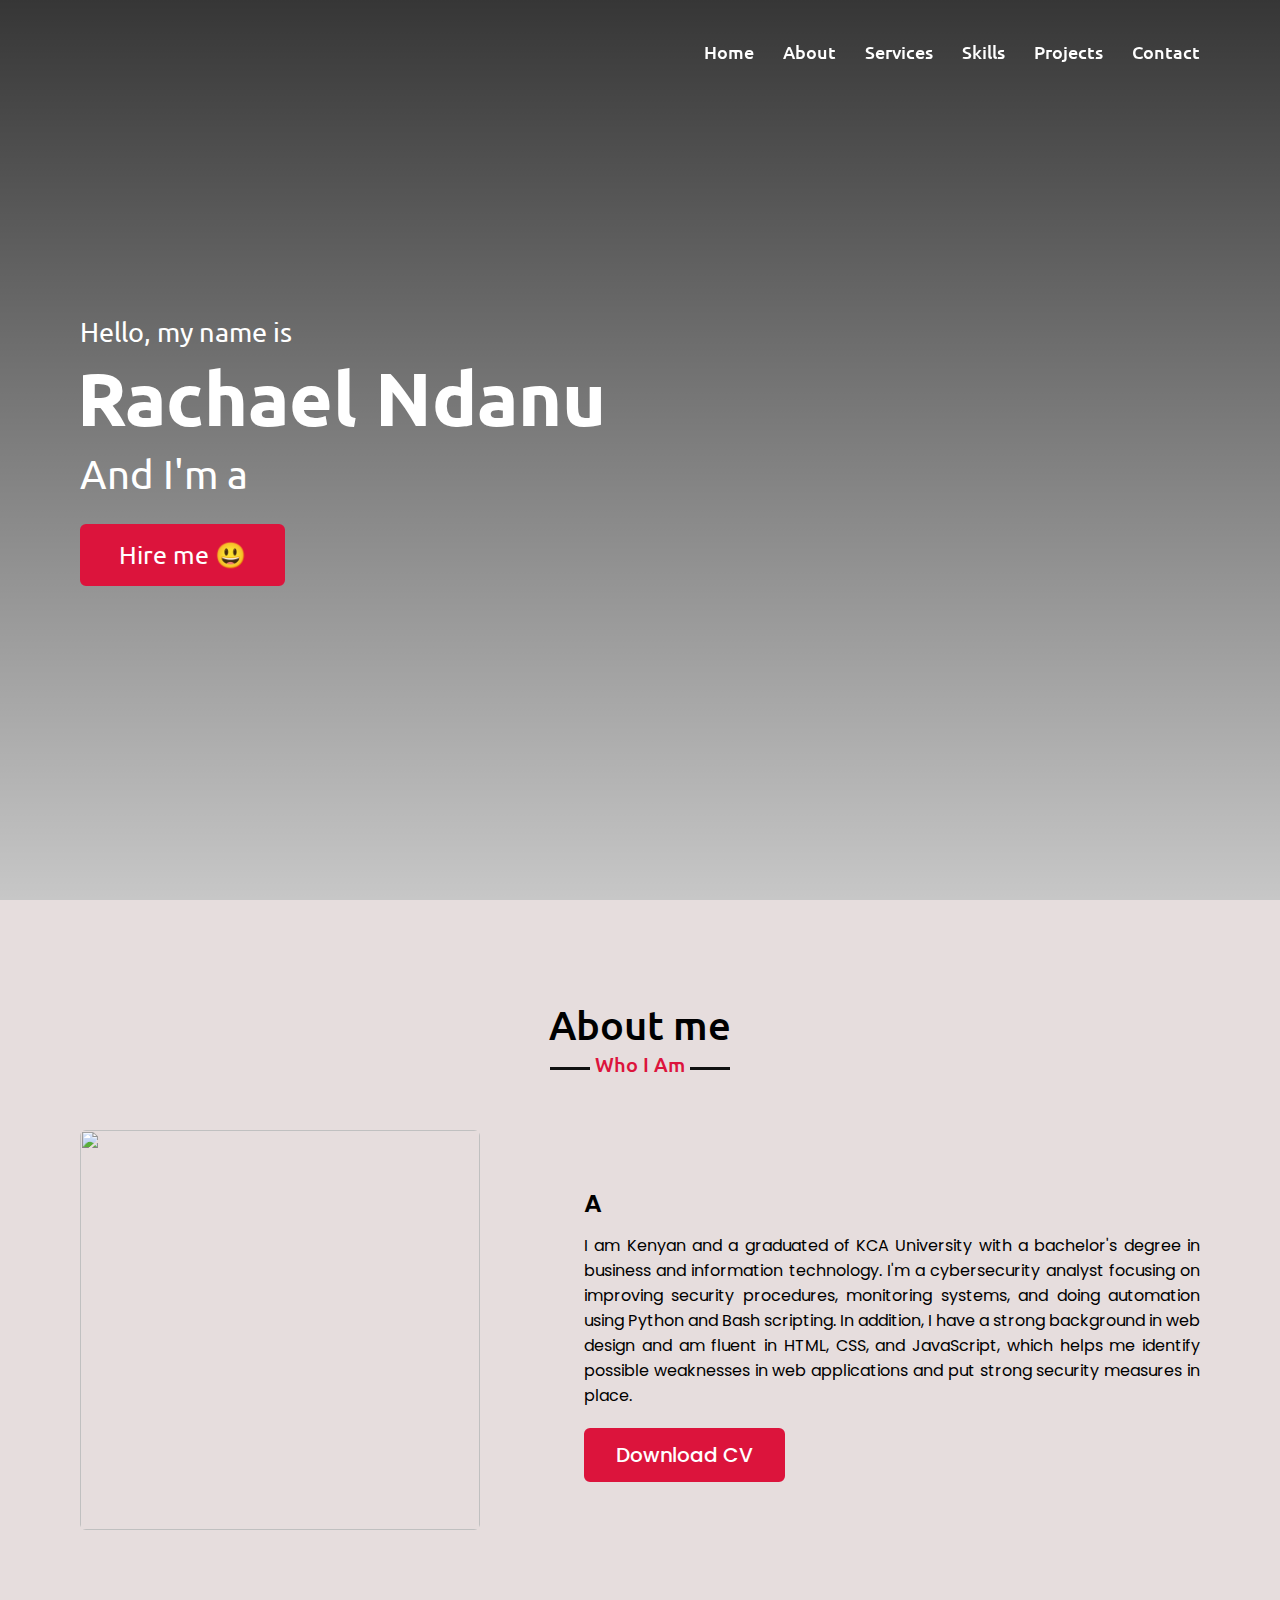
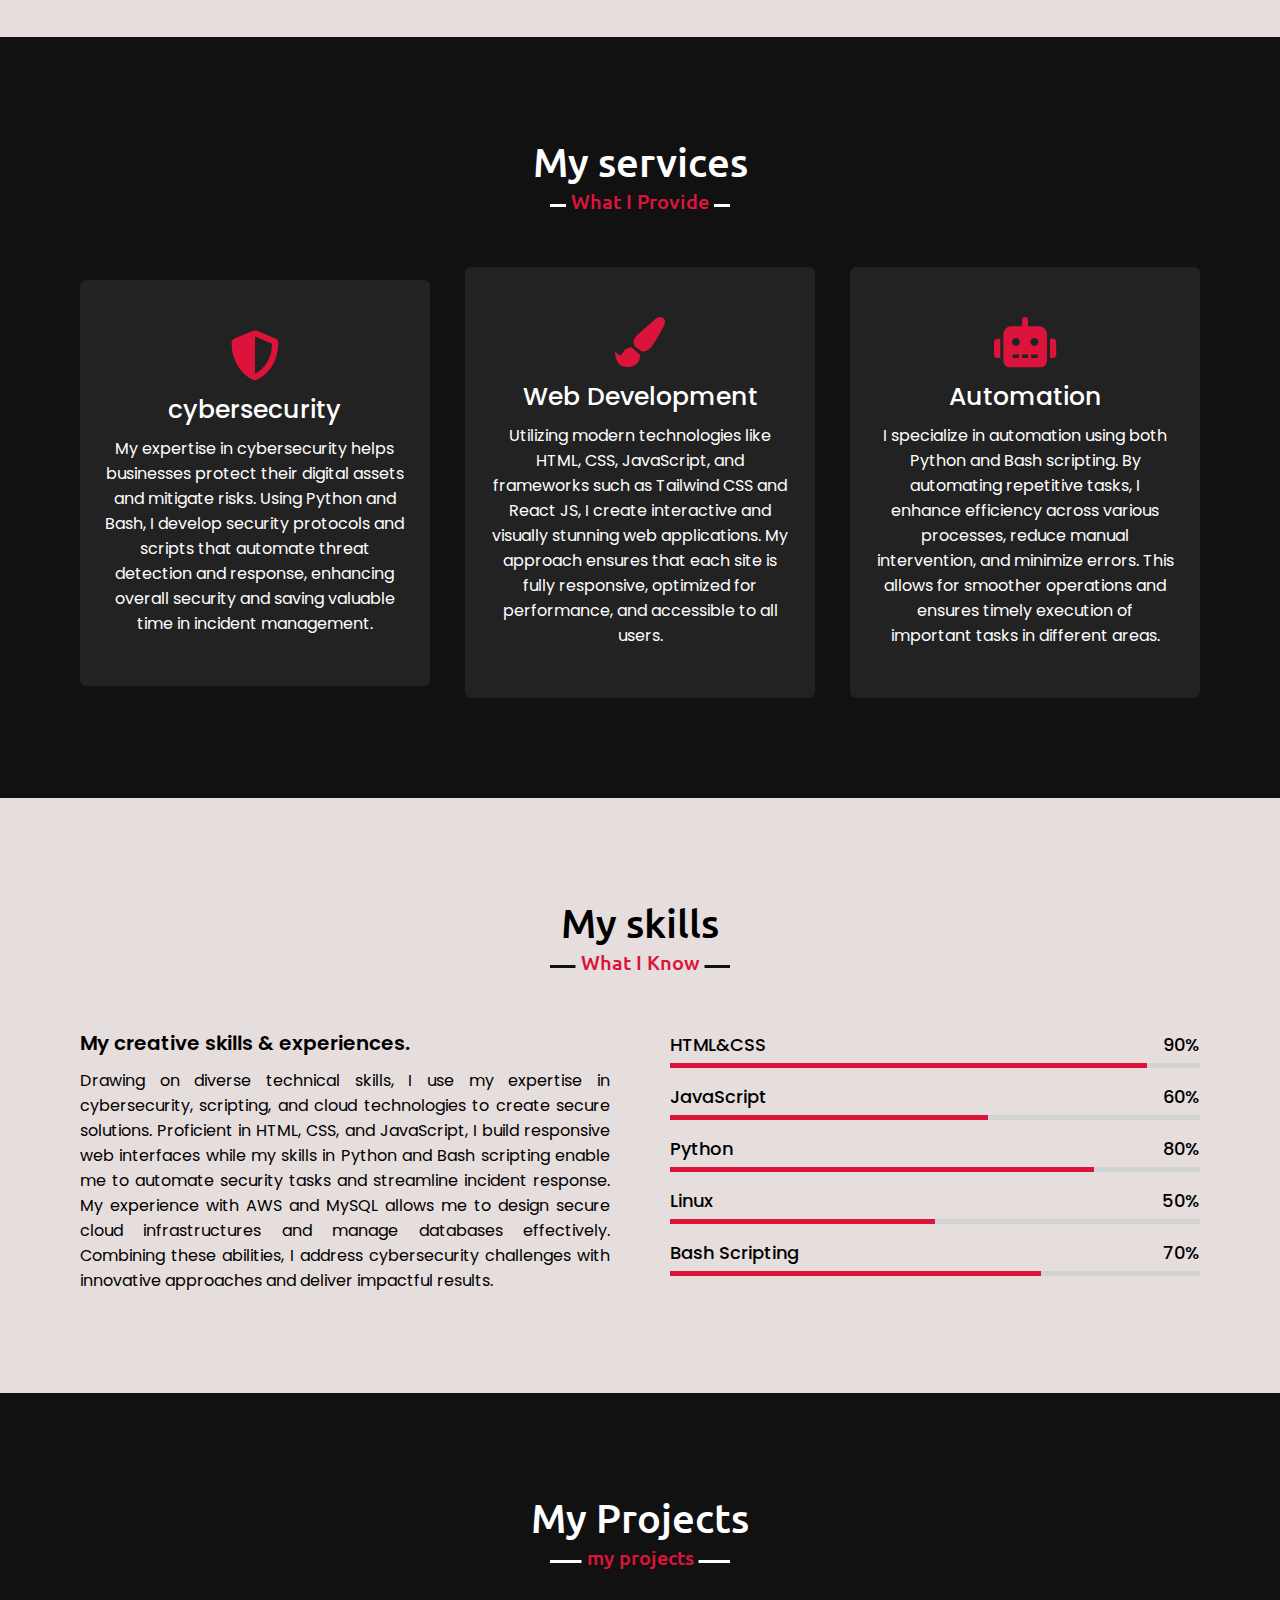
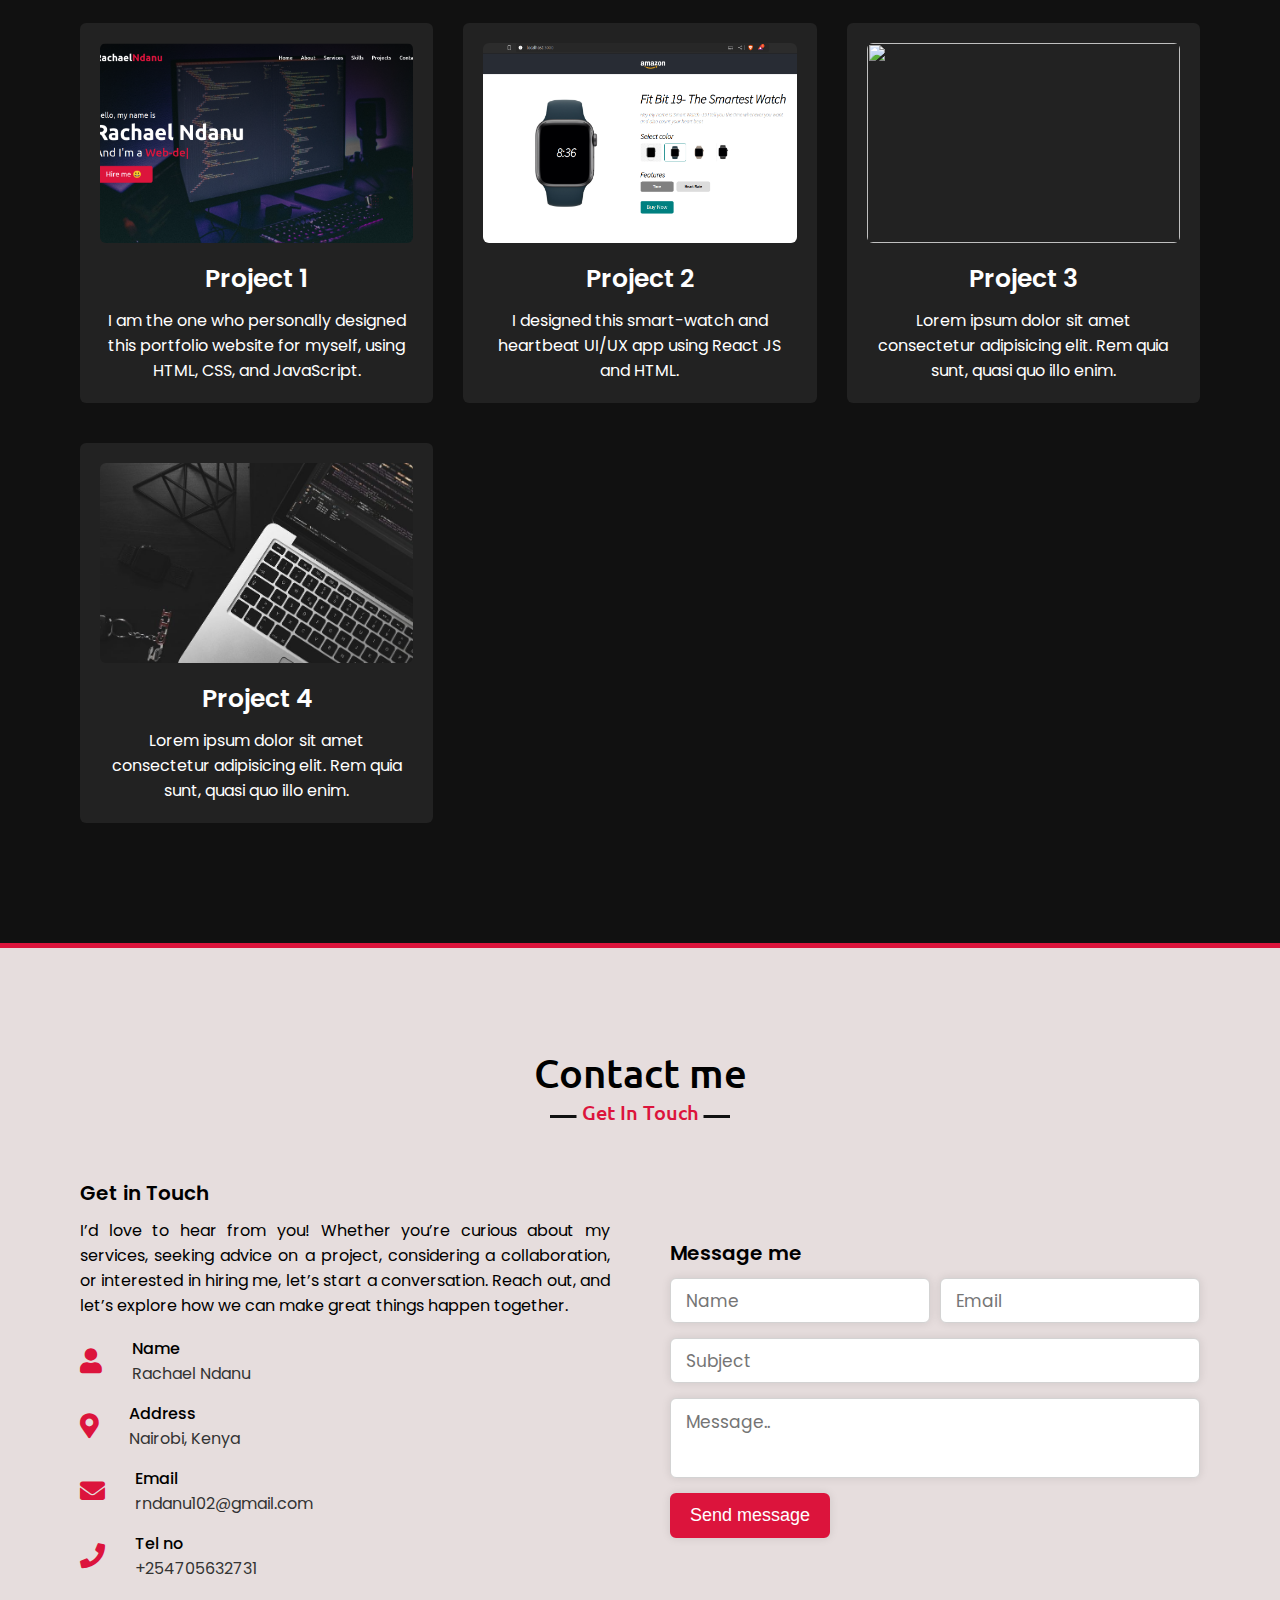
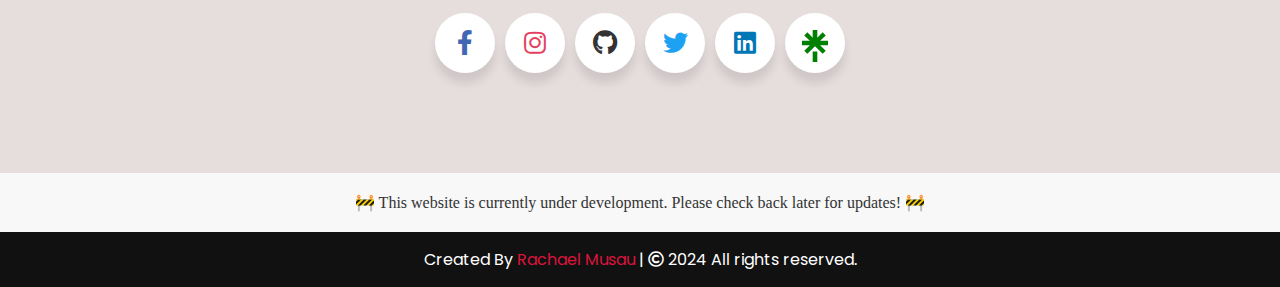
==== commit 6981f321: "symbol" ====
--- a/index.html
+++ b/index.html
@@ -67,10 +67,10 @@
         <div class="column right" id="cv">
           <div class="text">A <span class="typing-2"></span></div>
           <p>
-            I am Kenyan and graduated from KCA University with a bachelor's degree in business and information technology. I'm a
+            I am Kenyan and a graduated of KCA University with a bachelor's degree in business and information technology. I'm a
             cybersecurity analyst focusing on improving security procedures, monitoring systems, and doing automation using Python
             and Bash scripting. In addition, I have a strong background in web design and am fluent in HTML, CSS, and JavaScript,
-            which helps me identify possible weaknesses in web applications and put strong security measures in place."
+            which helps me identify possible weaknesses in web applications and put strong security measures in place.
           </p>
           <a href="docs/Rachael-Ndanu-cv.pdf" target="_blank" rel="noopener">Download CV</a>
         </div>
@@ -112,7 +112,7 @@
         </div>
         <div class="card">
           <div class="box">
-            <i class="fas fa-cloud"></i>
+            <i class="fas fa-robot"></i>
             <div class="text">Automation</div>
             <p>
               I specialize in automation using both Python and Bash scripting. By automating repetitive tasks, I enhance efficiency
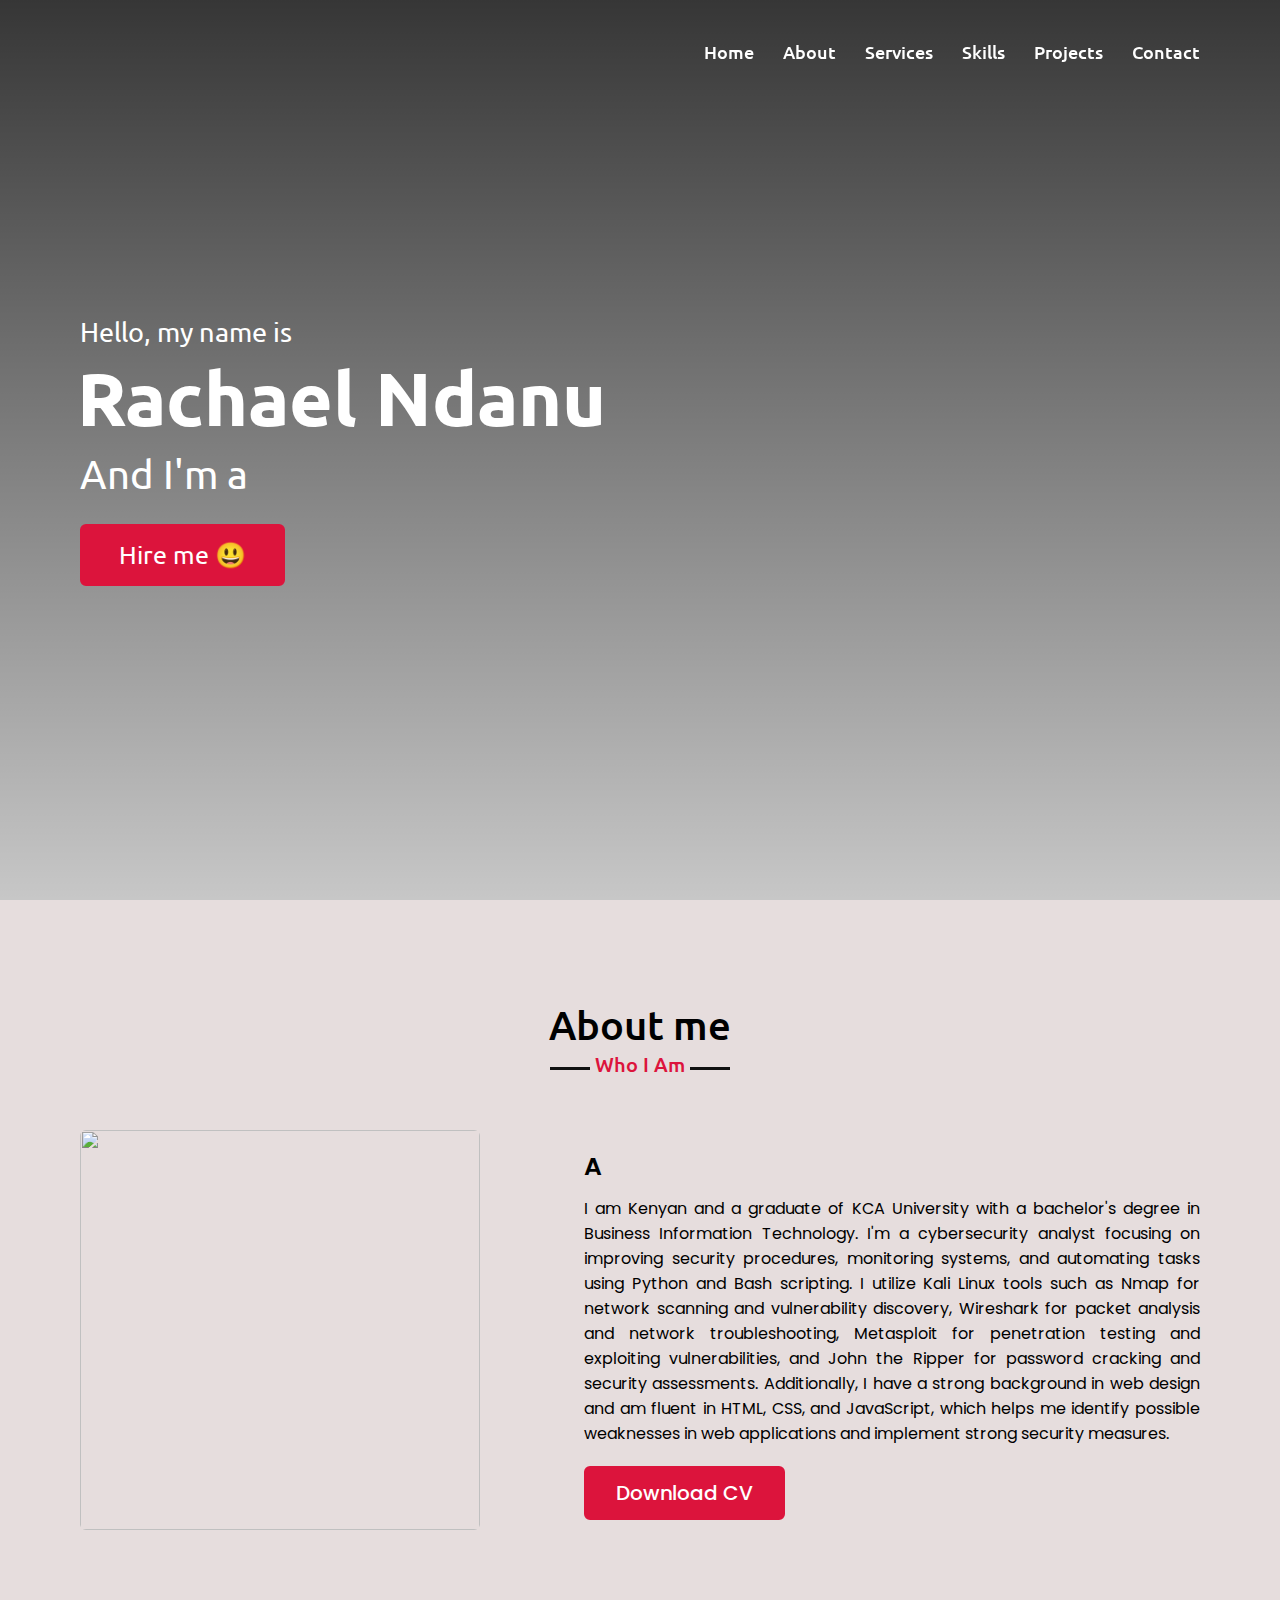
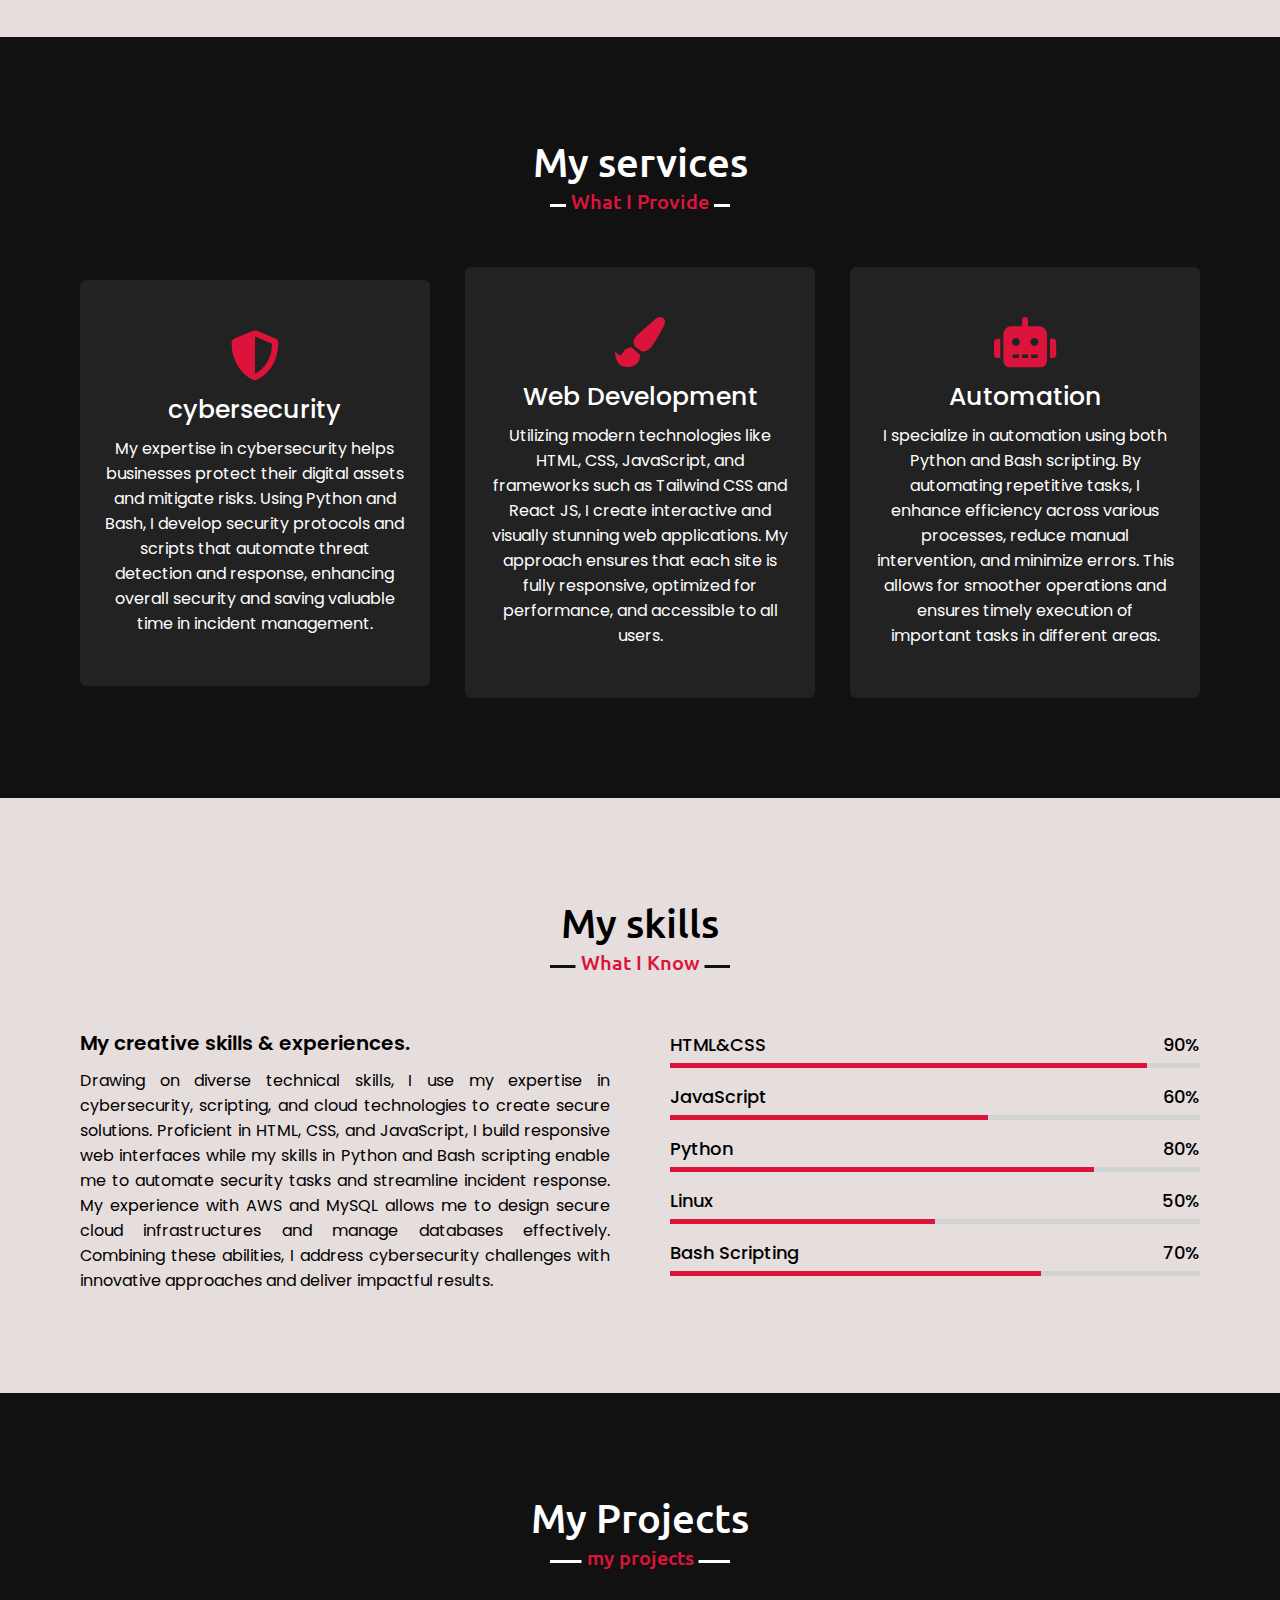
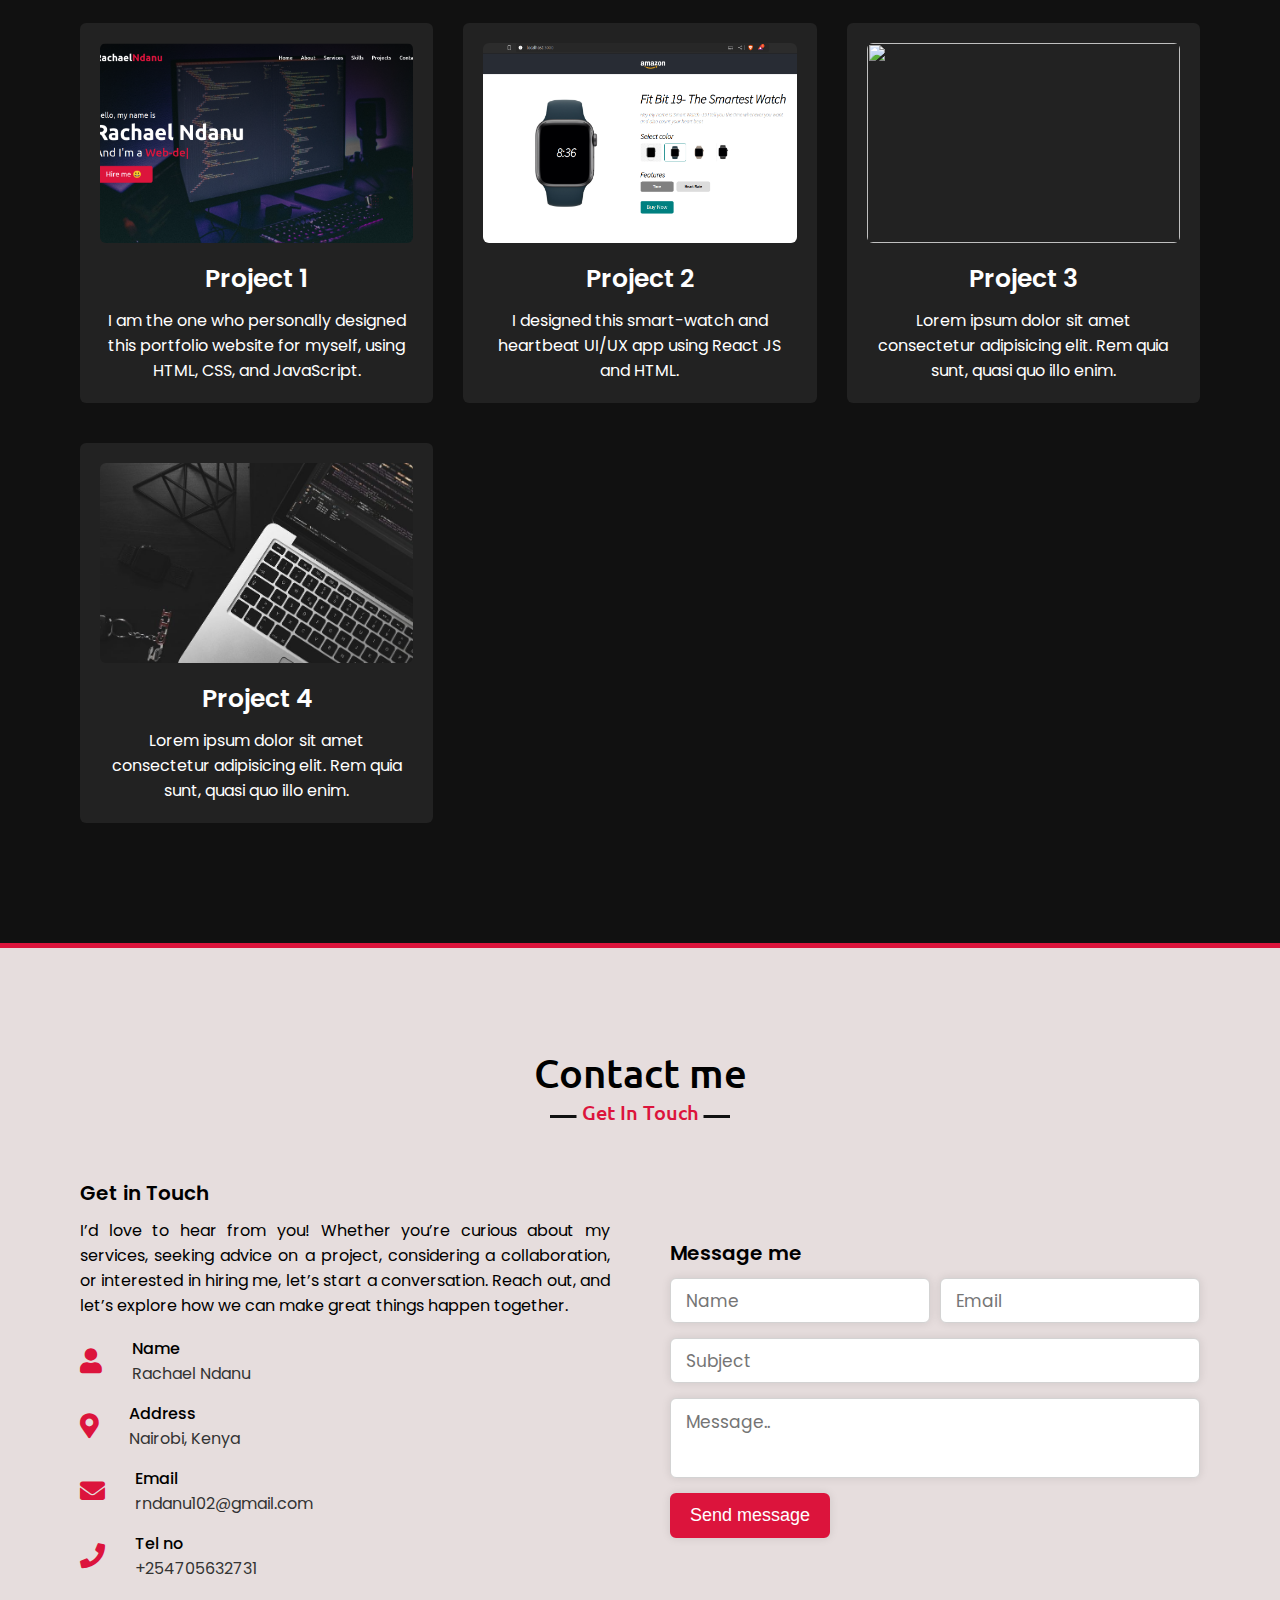
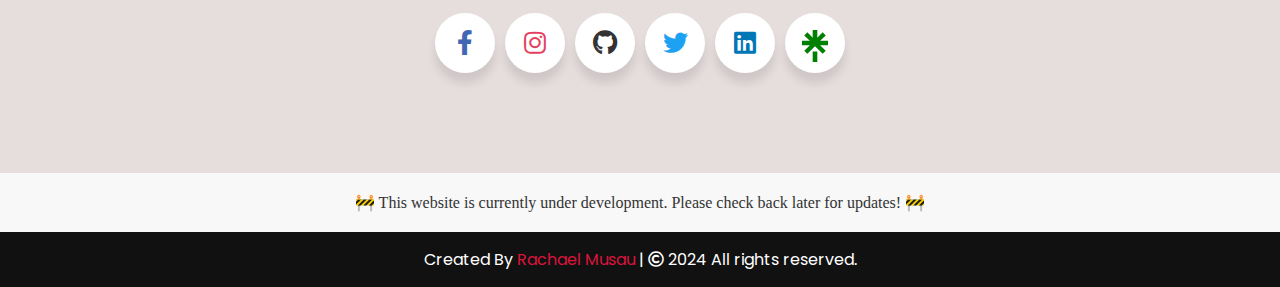
==== commit bfd51660: "ethical hacking" ====
--- a/index.html
+++ b/index.html
@@ -67,10 +67,13 @@
         <div class="column right" id="cv">
           <div class="text">A <span class="typing-2"></span></div>
           <p>
-            I am Kenyan and a graduated of KCA University with a bachelor's degree in business and information technology. I'm a
-            cybersecurity analyst focusing on improving security procedures, monitoring systems, and doing automation using Python
-            and Bash scripting. In addition, I have a strong background in web design and am fluent in HTML, CSS, and JavaScript,
-            which helps me identify possible weaknesses in web applications and put strong security measures in place.
+            I am Kenyan and a graduate of KCA University with a bachelor's degree in Business Information Technology. I'm a
+            cybersecurity analyst focusing on improving security procedures, monitoring systems, and automating tasks using Python
+            and Bash scripting. I utilize Kali Linux tools such as Nmap for network scanning and vulnerability discovery, Wireshark
+            for packet analysis and network troubleshooting, Metasploit for penetration testing and exploiting vulnerabilities, and
+            John the Ripper for password cracking and security assessments. Additionally, I have a strong background in web design
+            and am fluent in HTML, CSS, and JavaScript, which helps me identify possible weaknesses in web applications and
+            implement strong security measures.
           </p>
           <a href="docs/Rachael-Ndanu-cv.pdf" target="_blank" rel="noopener">Download CV</a>
         </div>
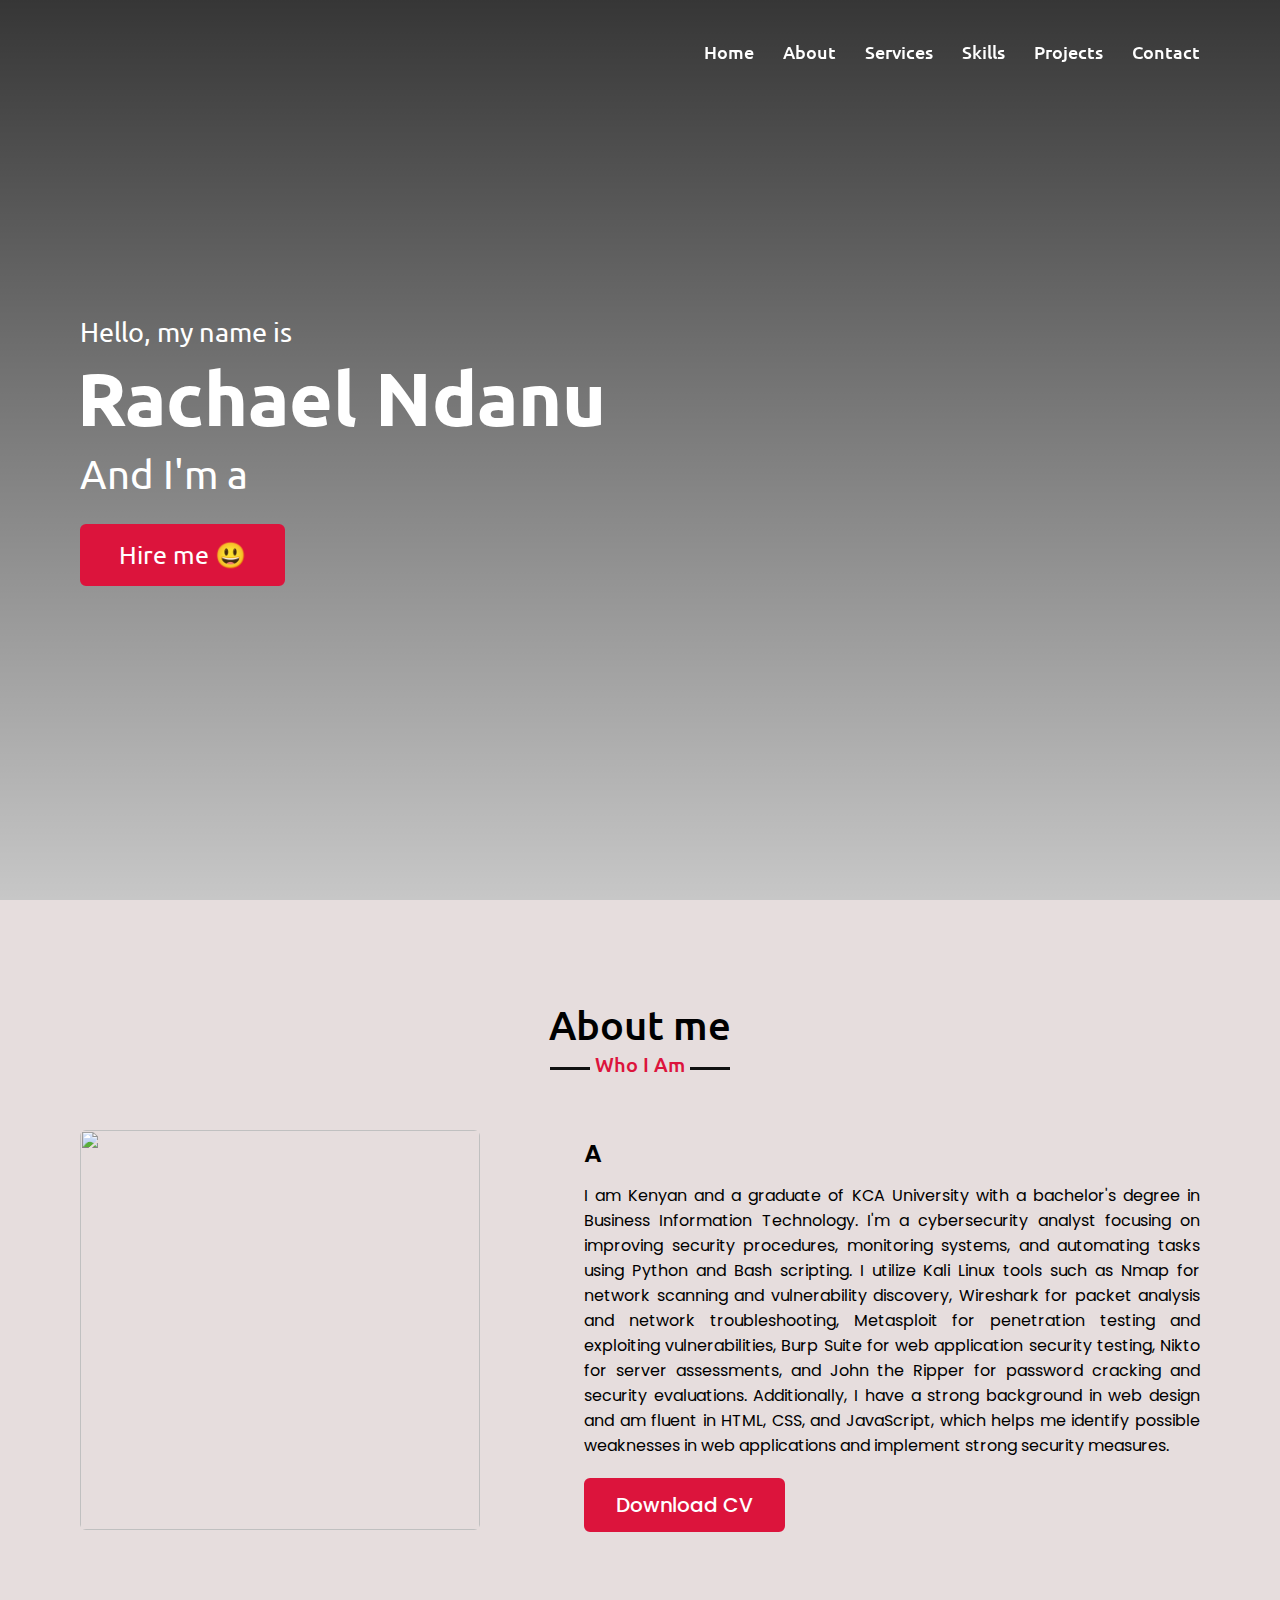
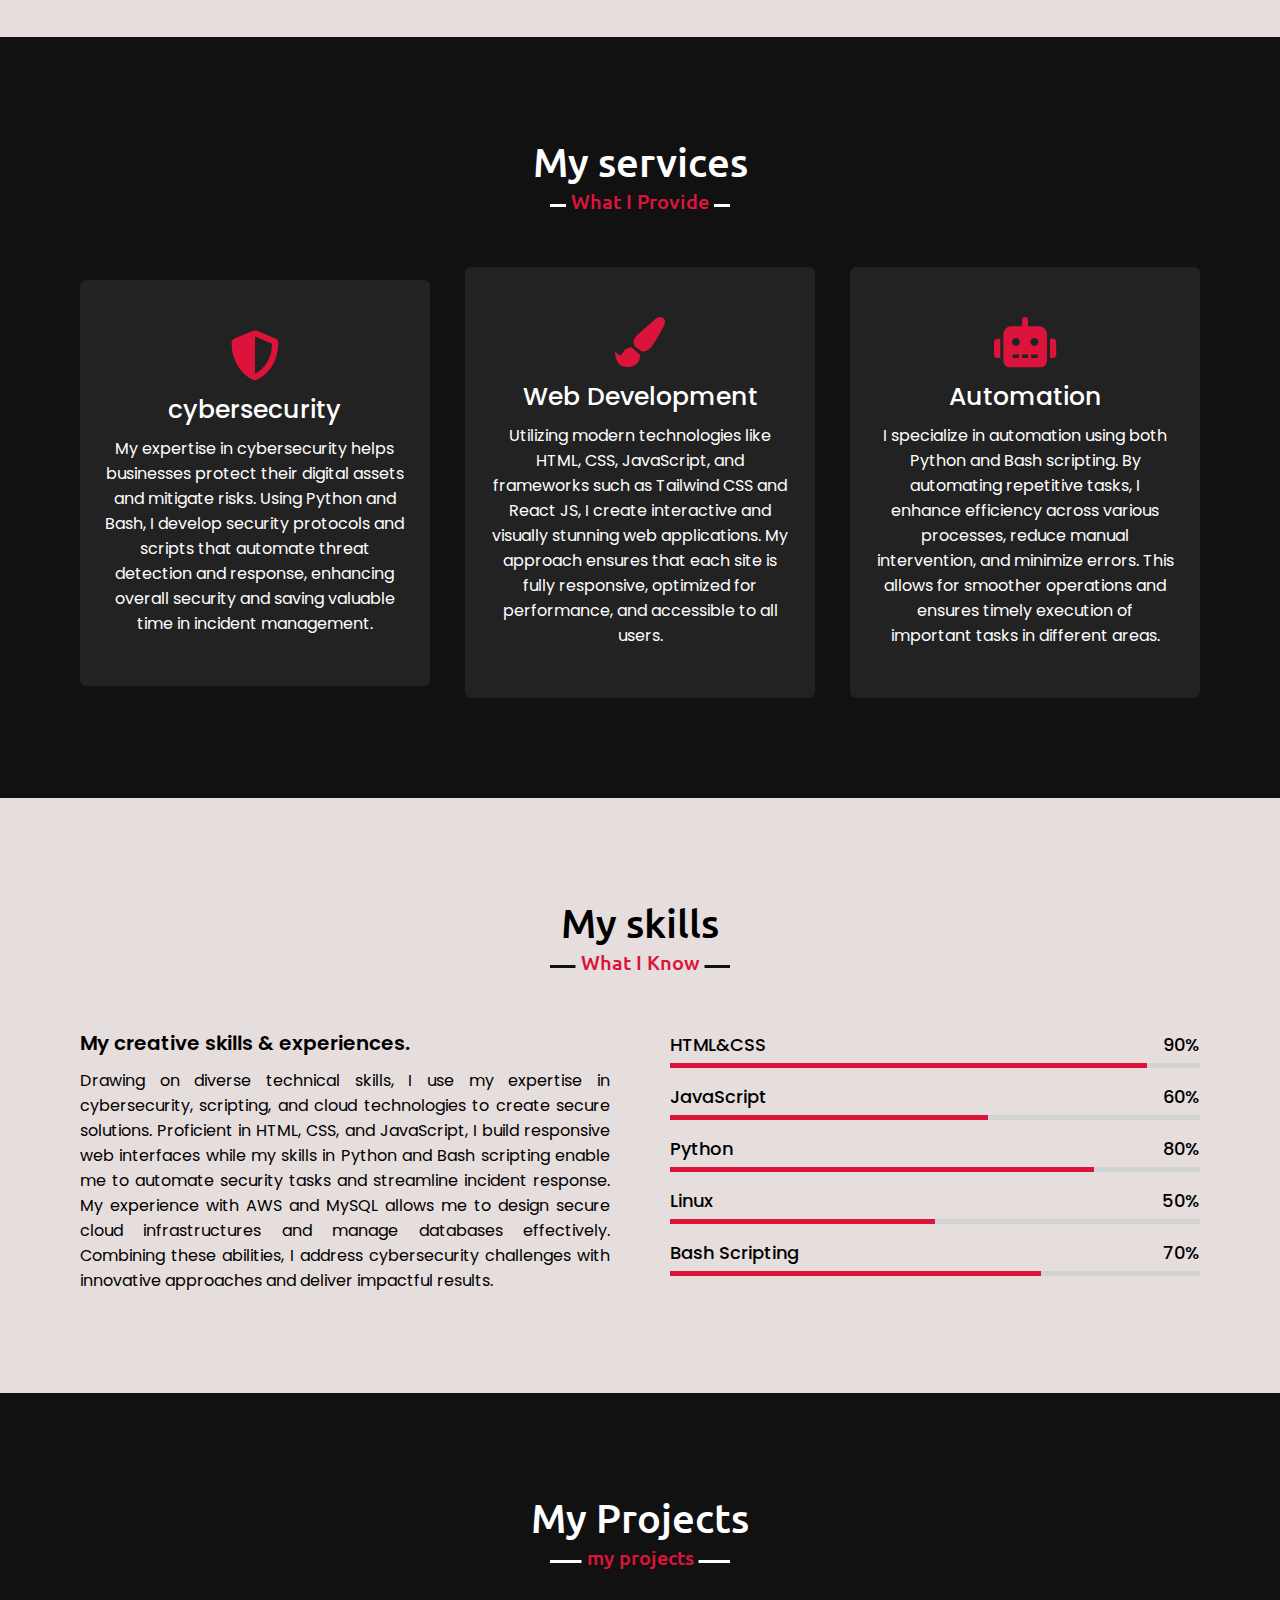
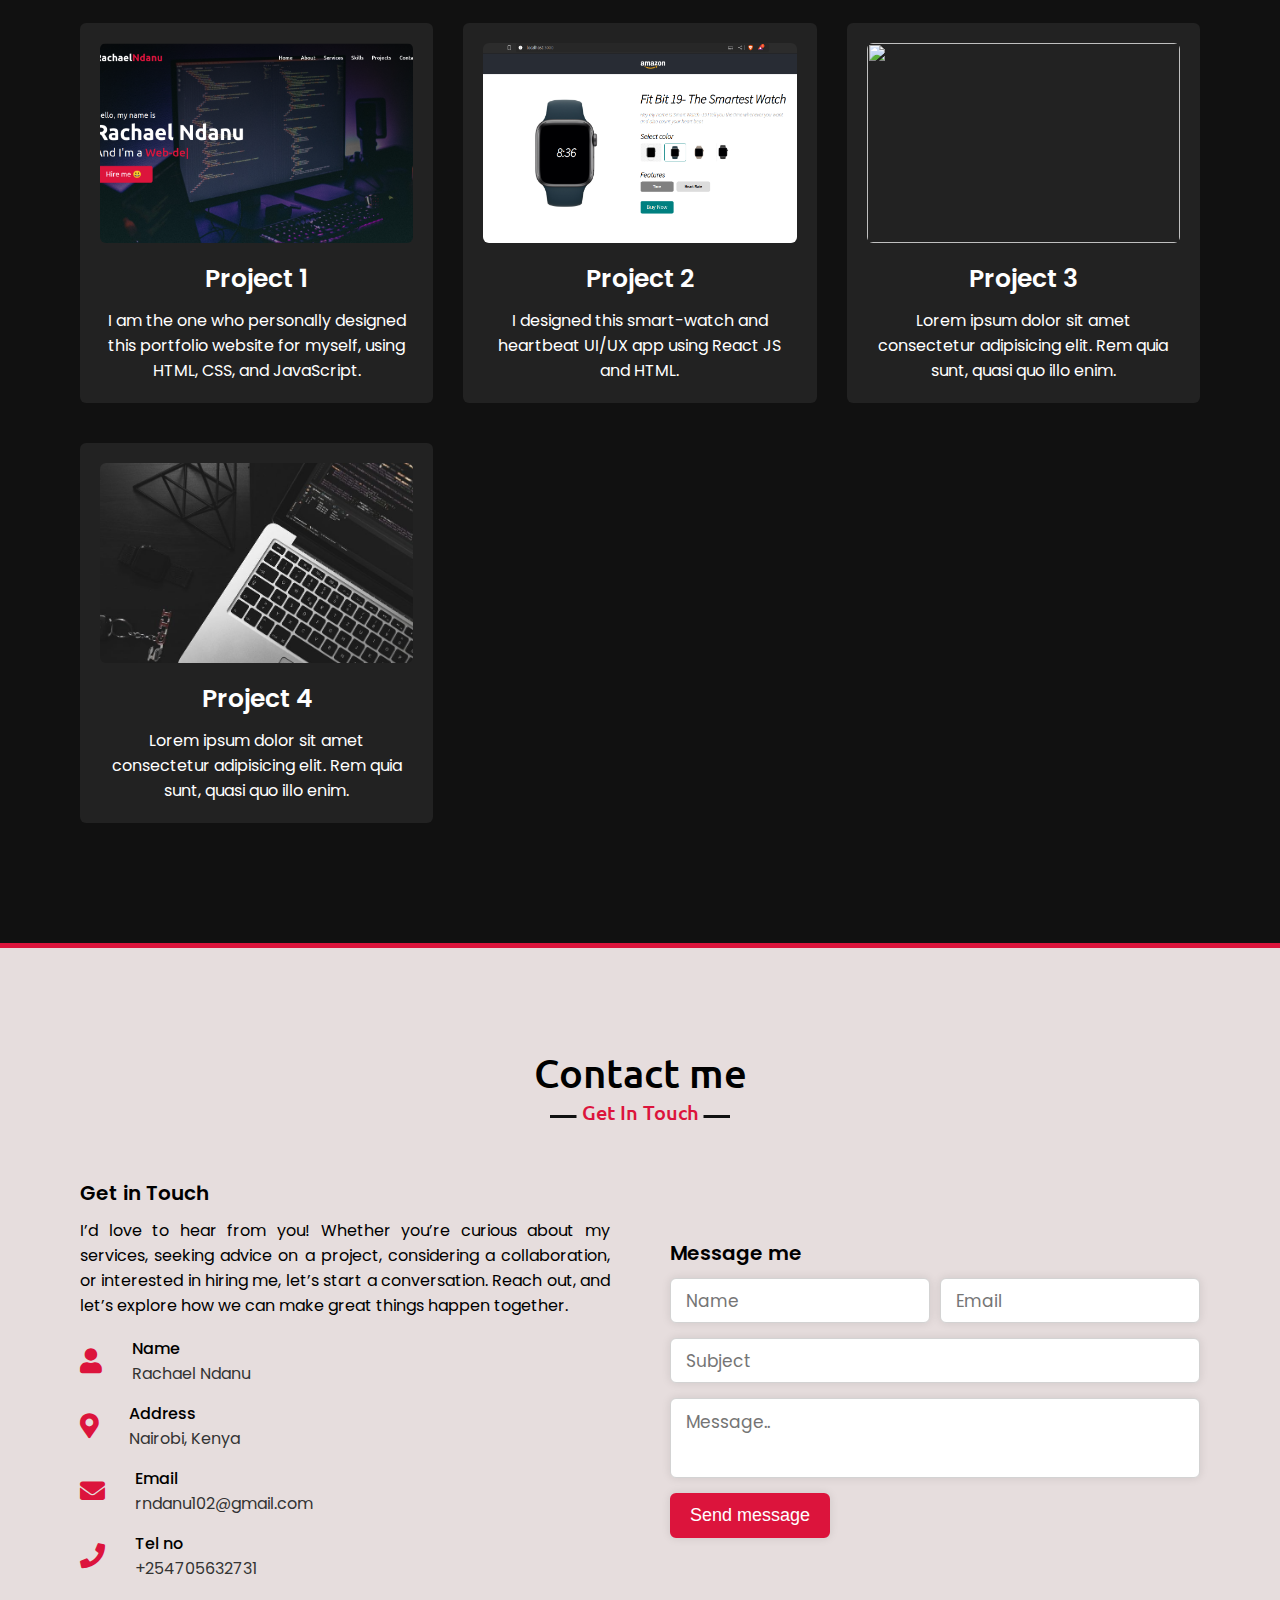
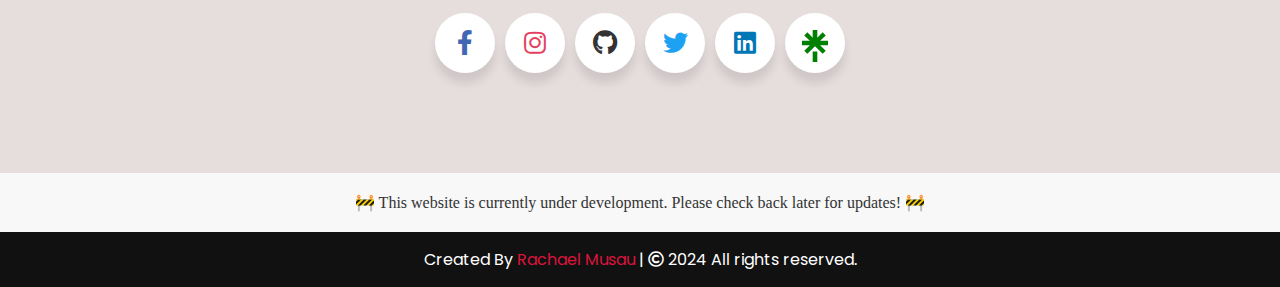
==== commit 831a7cc5: "tools" ====
--- a/index.html
+++ b/index.html
@@ -70,10 +70,10 @@
             I am Kenyan and a graduate of KCA University with a bachelor's degree in Business Information Technology. I'm a
             cybersecurity analyst focusing on improving security procedures, monitoring systems, and automating tasks using Python
             and Bash scripting. I utilize Kali Linux tools such as Nmap for network scanning and vulnerability discovery, Wireshark
-            for packet analysis and network troubleshooting, Metasploit for penetration testing and exploiting vulnerabilities, and
-            John the Ripper for password cracking and security assessments. Additionally, I have a strong background in web design
-            and am fluent in HTML, CSS, and JavaScript, which helps me identify possible weaknesses in web applications and
-            implement strong security measures.
+            for packet analysis and network troubleshooting, Metasploit for penetration testing and exploiting vulnerabilities, Burp
+            Suite for web application security testing, Nikto for server assessments, and John the Ripper for password cracking and
+            security evaluations. Additionally, I have a strong background in web design and am fluent in HTML, CSS, and JavaScript,
+            which helps me identify possible weaknesses in web applications and implement strong security measures.
           </p>
           <a href="docs/Rachael-Ndanu-cv.pdf" target="_blank" rel="noopener">Download CV</a>
         </div>
